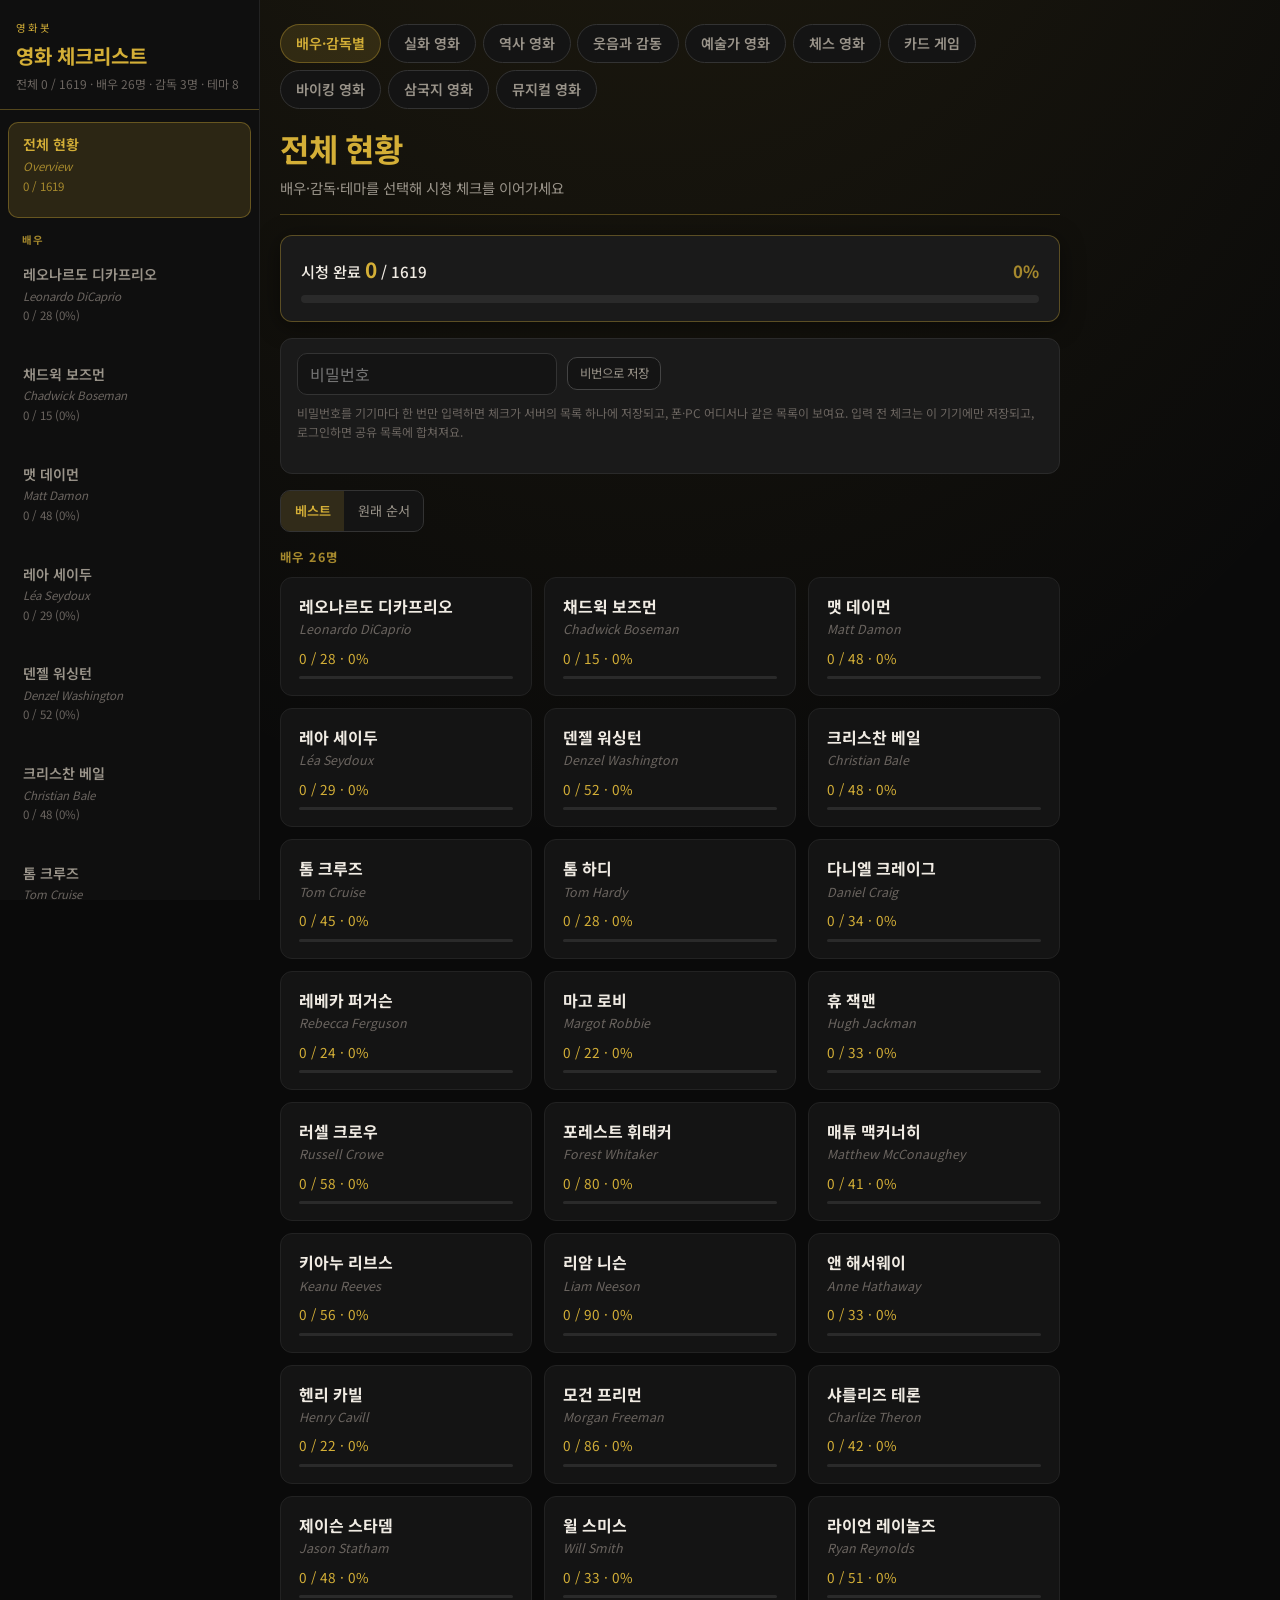
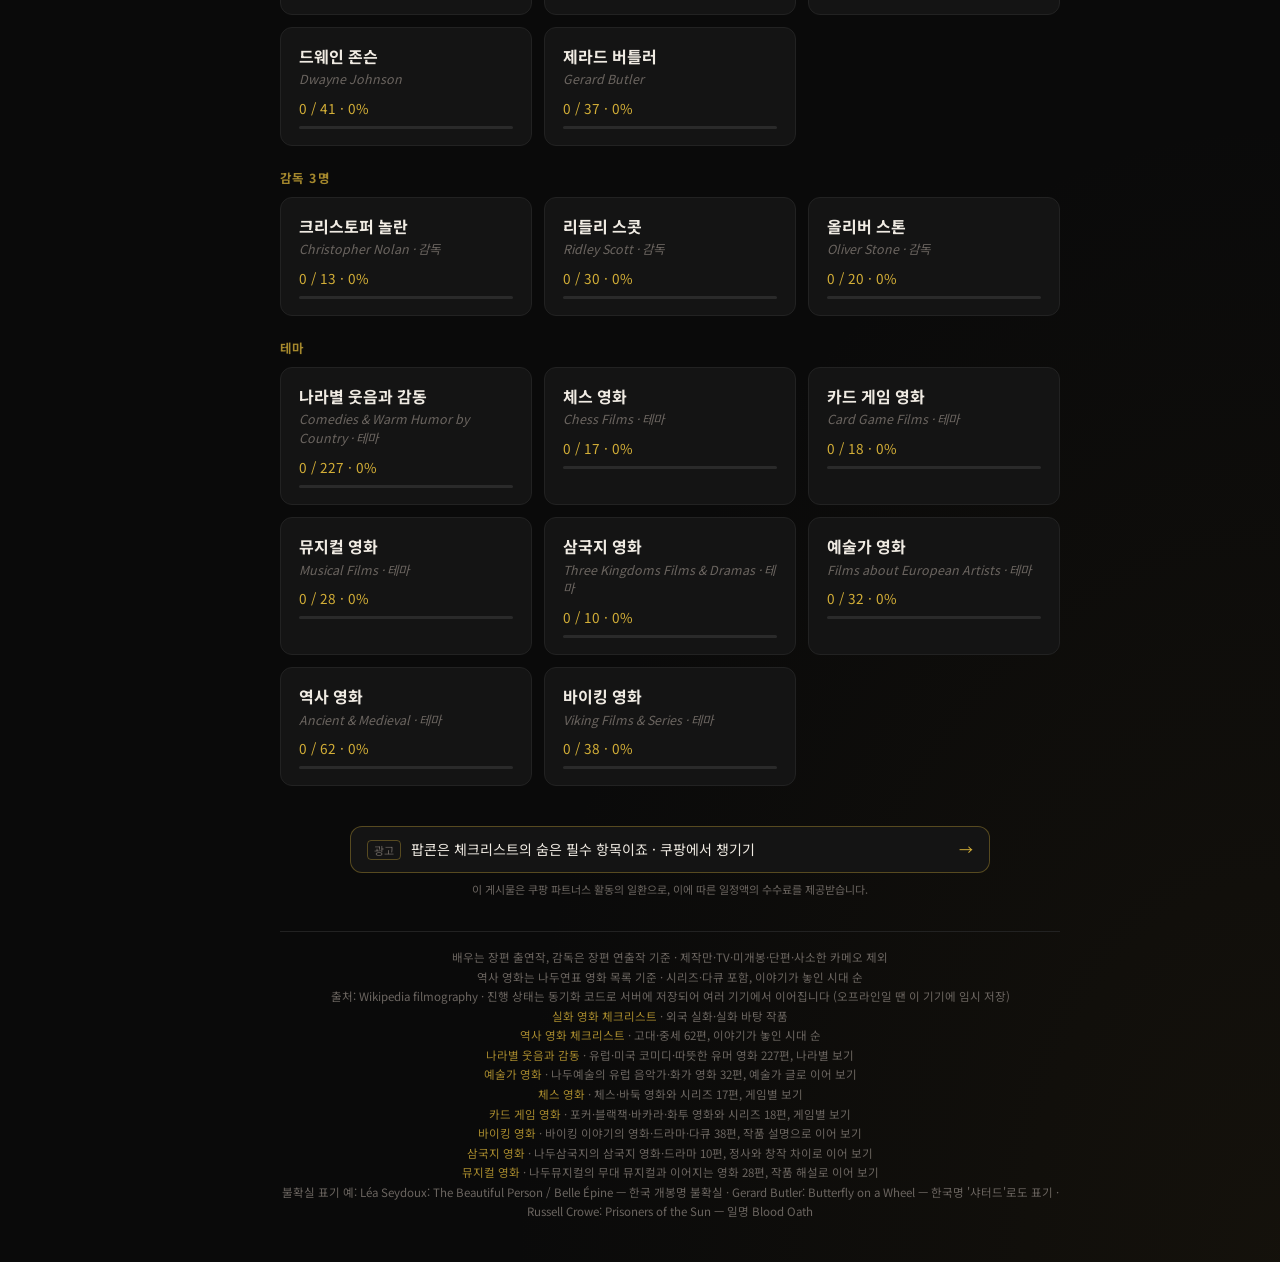
==== index.html @ 4b32bcfb "Add Christopher Nolan director checklist (13 feature films)." ====
<!DOCTYPE html>
<html lang="ko">
<head>
<meta charset="UTF-8" />
<meta name="viewport" content="width=device-width, initial-scale=1, viewport-fit=cover" />
<meta name="theme-color" content="#0a0a0a" />
<meta name="apple-mobile-web-app-capable" content="yes" />
<meta name="apple-mobile-web-app-status-bar-style" content="black-translucent" />
<title>영화봇 · 배우·감독별 영화 체크리스트</title>
<meta name="description" content="배우 26명의 장편 출연작, 감독 3명의 장편 연출작, 고대·중세 역사 영화 62편, 나라별 웃음과 감동 영화 227편, 예술가 영화 32편, 체스 영화 17편, 카드 게임 영화 18편, 바이킹 영화·드라마 38편, 삼국지 영화·드라마 10편, 뮤지컬 영화 28편, 총 1619편을 체크하는 한국어 영화 체크리스트. 시청 기록은 동기화 코드로 여러 기기에 이어집니다." />
<link rel="canonical" href="https://movie-checklist-sigma.vercel.app/" />
<meta property="og:type" content="website" />
<meta property="og:locale" content="ko_KR" />
<meta property="og:site_name" content="영화봇" />
<meta property="og:title" content="영화봇 · 배우·감독별 영화 체크리스트" />
<meta property="og:description" content="배우 26명의 장편 출연작, 감독 3명의 장편 연출작, 고대·중세 역사 영화 62편, 나라별 웃음과 감동 영화 227편, 예술가 영화 32편·체스 17편·카드 게임 18편·바이킹 38편·삼국지 10편·뮤지컬 28편, 총 1619편을 체크하는 한국어 영화 체크리스트. 시청 기록은 동기화 코드로 여러 기기에 이어집니다." />
<meta property="og:url" content="https://movie-checklist-sigma.vercel.app/" />
<meta name="twitter:card" content="summary" />
<meta name="twitter:title" content="영화봇 · 배우·감독별 영화 체크리스트" />
<meta name="twitter:description" content="배우 26명·감독 3명·역사 영화 62편·웃음과 감동 227편·예술가 영화 32편·체스 17편·카드 게임 18편·바이킹 38편·삼국지 10편·뮤지컬 28편, 총 1619편을 체크하는 한국어 영화 체크리스트." />
<link rel="preconnect" href="https://fonts.googleapis.com" />
<link rel="preconnect" href="https://fonts.gstatic.com" crossorigin />
<link href="https://fonts.googleapis.com/css2?family=Noto+Sans+KR:wght@400;500;700&family=Playfair+Display:wght@600;700&display=swap" rel="stylesheet" />
<link rel="stylesheet" href="./styles.css" />
</head>
<body>
<div class="app">
  <aside class="sidebar" id="sidebar" aria-label="배우·감독·테마 목록">
    <div class="sidebar-head">
      <a href="/" class="site-title" id="site-title" aria-label="첫 화면으로">
        <p class="eyebrow">영화봇</p>
        <h1>영화 체크리스트</h1>
      </a>
      <p class="sub" id="sidebar-total">—</p>
    </div>
    <nav class="actor-nav" id="actor-nav"></nav>
  </aside>
  <div class="backdrop" id="backdrop"></div>
  <main class="main">
    <nav class="view-tabs" aria-label="목록 전환">
      <a class="view-tab active" href="/" data-view="people" aria-current="page">배우·감독별</a>
      <a class="view-tab" href="/true-stories">실화 영화</a>
      <a class="view-tab" href="/?list=history" data-view="history">역사 영화</a>
      <a class="view-tab" href="/?list=laughs" data-view="laughs">웃음과 감동</a>
      <a class="view-tab" href="/?list=arts" data-view="arts">예술가 영화</a>
      <a class="view-tab" href="/?list=chess" data-view="chess">체스 영화</a>
      <a class="view-tab" href="/?list=cards" data-view="cards">카드 게임</a>
      <a class="view-tab" href="/?list=viking" data-view="viking">바이킹 영화</a>
      <a class="view-tab" href="/?list=samguk" data-view="samguk">삼국지 영화</a>
      <a class="view-tab" href="/?list=musical" data-view="musical">뮤지컬 영화</a>
    </nav>
    <header class="page-head">
      <h2 id="page-title">전체</h2>
      <p class="subtitle" id="page-sub">배우별 장편 출연작 · 감독별 장편 연출작 · 테마별 시청 체크</p>
      <a class="list-source" id="page-source" hidden target="_blank" rel="noopener noreferrer">나두연표에서 보기</a>
    </header>
    <div class="progress-panel">
      <div class="progress-top">
        <span class="progress-label">시청 완료 <strong id="watched-count">0</strong> / <span id="total-count">0</span></span>
        <span class="progress-pct" id="pct">0%</span>
      </div>
      <div class="bar"><div class="bar-fill" id="bar-fill"></div></div>
    </div>
    <section class="sync-panel" id="sync-panel" aria-label="체크 저장">
      <form class="sync-login" id="sync-login" autocomplete="on">
        <input type="password" id="sync-pass" name="password" placeholder="비밀번호" autocomplete="current-password" enterkeyhint="go" maxlength="200" aria-label="비밀번호" />
        <button type="submit" class="btn small" id="sync-login-btn">비번으로 저장</button>
      </form>
      <div class="sync-row" id="sync-on" hidden>
        <span class="sync-status saving" id="sync-status" role="status" aria-live="polite">저장 중 · 모든 기기 공유</span>
        <button type="button" class="sync-logout" id="sync-logout">로그아웃</button>
      </div>
      <p class="sync-help" id="sync-help">비밀번호를 기기마다 한 번만 입력하면 체크가 서버의 목록 하나에 저장되고, 폰·PC 어디서나 같은 목록이 보여요. 입력 전 체크는 이 기기에만 저장되고, 로그인하면 공유 목록에 합쳐져요.</p>
      <p class="sync-msg" id="sync-msg"></p>
    </section>
    <div class="controls" id="controls">
      <div class="search">
        <input type="search" id="search" placeholder="제목 검색 (한글/영문)…" autocomplete="off" enterkeyhint="search" />
      </div>
      <div class="filter-group" id="watch-filter" role="group" aria-label="필터">
        <button type="button" class="filter-btn active" data-filter="all">전체</button>
        <button type="button" class="filter-btn" data-filter="watched">본 영화</button>
        <button type="button" class="filter-btn" data-filter="unwatched">안 본 영화</button>
      </div>
      <div class="filter-group" id="sort-filter" role="group" aria-label="정렬">
        <button type="button" class="filter-btn sort-btn active" data-sort="best" aria-pressed="true" title="작품은 평가가 높은 순. 배우·감독·나라 등 목록은 많이 본 순이고, 같으면 평균 점수가 높은 순">베스트</button>
        <button type="button" class="filter-btn sort-btn" data-sort="original" aria-pressed="false" title="목록과 작품 모두 실린 원래 순서">원래 순서</button>
      </div>
      <button type="button" class="btn danger" id="clear-btn" title="체크 해제">체크 해제</button>
    </div>
    <div id="content"></div>
    <p class="empty" id="empty">검색·필터 결과가 없습니다.</p>
    <aside class="cpb" aria-label="광고">
      <a class="cpb-link" href="https://link.coupang.com/a/hsdzLh1vB6" target="_blank" rel="sponsored noopener noreferrer nofollow">
        <span class="cpb-label">광고</span>
        <span class="cpb-copy">팝콘은 체크리스트의 숨은 필수 항목이죠 · 쿠팡에서 챙기기</span>
        <span class="cpb-arrow" aria-hidden="true">→</span>
      </a>
      <p class="cpb-note">이 게시물은 쿠팡 파트너스 활동의 일환으로, 이에 따른 일정액의 수수료를 제공받습니다.</p>
    </aside>
    <footer>
      배우는 장편 출연작, 감독은 장편 연출작 기준 · 제작만·TV·미개봉·단편·사소한 카메오 제외<br />
      역사 영화는 나두연표 영화 목록 기준 · 시리즈·다큐 포함, 이야기가 놓인 시대 순<br />
      출처: Wikipedia filmography · 진행 상태는 동기화 코드로 서버에 저장되어 여러 기기에서 이어집니다 (오프라인일 땐 이 기기에 임시 저장)<br />
      <a href="/true-stories">실화 영화 체크리스트</a> · 외국 실화·실화 바탕 작품<br />
      <a href="/?list=history">역사 영화 체크리스트</a> · 고대·중세 62편, 이야기가 놓인 시대 순<br />
      <a href="/?list=laughs">나라별 웃음과 감동</a> · 유럽·미국 코미디·따뜻한 유머 영화 227편, 나라별 보기<br />
      <a href="/?list=arts">예술가 영화</a> · 나두예술의 유럽 음악가·화가 영화 32편, 예술가 글로 이어 보기<br />
      <a href="/?list=chess">체스 영화</a> · 체스·바둑 영화와 시리즈 17편, 게임별 보기<br />
      <a href="/?list=cards">카드 게임 영화</a> · 포커·블랙잭·바카라·화투 영화와 시리즈 18편, 게임별 보기<br />
      <a href="/?list=viking">바이킹 영화</a> · 바이킹 이야기의 영화·드라마·다큐 38편, 작품 설명으로 이어 보기<br />
      <a href="/?list=samguk">삼국지 영화</a> · 나두삼국지의 삼국지 영화·드라마 10편, 정사와 창작 차이로 이어 보기<br />
      <a href="/?list=musical">뮤지컬 영화</a> · 나두뮤지컬의 무대 뮤지컬과 이어지는 영화 28편, 작품 해설로 이어 보기<br />
      <span id="footer-uncertain"></span>
    </footer>
  </main>
</div>
<button type="button" class="menu-toggle" id="menu-toggle" aria-label="목록 열기">목록 선택</button>

<script src="./movies-data.js"></script>
<script src="/sync-client.js"></script>
<script>
(function () {
  const DATA = window.MOVIE_CHECKLIST_DATA;
  const actors = DATA.actors;
  // Directors and theme lists use the same shape as actors ({id, nameKo, nameEn, movies})
  // and the same "<listId>:<movieId>" check keys, so they share progress, sync and saved checks.
  const directors = DATA.directors || [];
  const themes = DATA.themes || [];
  // 나두연표 허브(/films)에 같은 id로 있는 테마 목록. 데이터·저장소는 건드리지 않습니다.
  const HUB_LISTS = ["history", "viking", "arts"];
  // Checklist film id -> 세계대전이야기 film anchor (WWI/WWII films).
  const WORLDWARS_FILMS = {
    "saving-private-ryan": "saving-private-ryan-1998",
    "oppenheimer-md": "oppenheimer-2023",
    "valkyrie": "valkyrie-2008",
    "dunkirk": "dunkirk-2017",
    "schindlers-list": "schindlers-list-1993",
  };
  const lists = actors.concat(directors, themes); // actors, then directors, then theme lists
  const isDirector = (p) => directors.indexOf(p) !== -1;
  const isTheme = (p) => themes.indexOf(p) !== -1;
  const navGroups = [
    ["배우", actors],
    ["감독", directors],
    ["테마", themes]
  ].filter((pair) => pair[1].length);
  const multiKind = navGroups.length > 1;

  let current = "all"; // "all" or list id
  const requested = new URLSearchParams(location.search).get("list");
  if (requested && lists.some((a) => a.id === requested)) current = requested;
  let filter = "all";
  let groupFilter = "all"; // country filter for theme lists with groupBy
  // Sort preference only. Watched checks stay in MovieSync / movie-checklist-items-v2.
  const SORT_KEY = "movie-checklist-sort-v1";
  let sortMode = "best";
  try {
    const savedSort = localStorage.getItem(SORT_KEY);
    if (savedSort === "best" || savedSort === "original") sortMode = savedSort;
  } catch (e) { /* private mode: keep the default */ }
  const TAB_LISTS = ["history", "laughs", "arts", "chess", "cards", "viking", "samguk", "musical"]; // lists with their own view tab / ?list= URL
  let state = {}; // filled from synced items below

  const navEl = document.getElementById("actor-nav");
  const contentEl = document.getElementById("content");
  const emptyEl = document.getElementById("empty");
  const searchEl = document.getElementById("search");
  const watchedCountEl = document.getElementById("watched-count");
  const totalCountEl = document.getElementById("total-count");
  const pctEl = document.getElementById("pct");
  const barFill = document.getElementById("bar-fill");
  const pageTitle = document.getElementById("page-title");
  const pageSub = document.getElementById("page-sub");
  const sidebar = document.getElementById("sidebar");
  const backdrop = document.getElementById("backdrop");
  const menuToggle = document.getElementById("menu-toggle");
  const clearBtn = document.getElementById("clear-btn");
  const sidebarTotal = document.getElementById("sidebar-total");

  // ---- Storage: this device (localStorage) + one shared list on the server after password login ----
  // items: { "<listId>:<movieId>": { v: 0|1, t: ms } } — last-write-wins per movie (see sync-client.js).
  const SYNC = window.MovieSync;
  const items = SYNC.items;
  const stateFromItems = SYNC.stateFromItems;
  state = stateFromItems(items);
  function now() {
    return SYNC.now();
  }
  function saveState() {
    // Rebuild item timestamps from the current `state` (records changes vs. items).
    const t = now();
    const want = {};
    Object.keys(state).forEach((aid) => {
      (Array.isArray(state[aid]) ? state[aid] : []).forEach((mid) => { want[aid + ":" + mid] = 1; });
    });
    Object.keys(items).forEach((k) => {
      if (items[k].v && !want[k]) items[k] = { v: 0, t };
    });
    Object.keys(want).forEach((k) => {
      if (!items[k] || !items[k].v) items[k] = { v: 1, t };
    });
    SYNC.changed();
  }
  function watchedSet(actorId) {
    const arr = state[actorId];
    return new Set(Array.isArray(arr) ? arr : []);
  }
  function setWatched(actorId, set) {
    state[actorId] = [...set];
    saveState();
  }
  function movieKey(actorId, movieId) {
    return actorId + ":" + movieId;
  }

  function overallStats() {
    let total = 0, watched = 0;
    lists.forEach((a) => {
      total += a.movies.length;
      const w = watchedSet(a.id);
      a.movies.forEach((m) => { if (w.has(m.id)) watched++; });
    });
    return { total, watched };
  }
  function actorStats(a) {
    const w = watchedSet(a.id);
    let n = 0;
    a.movies.forEach((m) => { if (w.has(m.id)) n++; });
    return { total: a.movies.length, watched: n };
  }

  function averageScore(movies) {
    let sum = 0;
    let n = 0;
    movies.forEach((m) => {
      if (typeof m.score === "number") { sum += m.score; n++; }
    });
    return n ? sum / n : -1;
  }
  // Read watched checks only. Most watched first; equal counts use average quality, then the authored order.
  function orderLists(group) {
    const rows = group.map((list, index) => ({
      list: list,
      index: index,
      watched: actorStats(list).watched,
      avg: averageScore(list.movies)
    }));
    if (sortMode === "original") return group.slice();
    rows.sort((a, b) => {
      if (b.watched !== a.watched) return b.watched - a.watched;
      if (b.avg !== a.avg) return b.avg - a.avg;
      return a.index - b.index;
    });
    return rows.map((row) => row.list);
  }
  function orderGroupNames(actor) {
    const names = actor.groups.slice();
    if (sortMode === "original") return names;
    const key = actor.groupBy;
    const w = watchedSet(actor.id);
    const rows = names.map((name, index) => {
      const movies = actor.movies.filter((m) => m[key] === name);
      let watched = 0;
      movies.forEach((m) => { if (w.has(m.id)) watched++; });
      return { name: name, index: index, watched: watched, avg: averageScore(movies) };
    });
    rows.sort((a, b) => {
      if (b.watched !== a.watched) return b.watched - a.watched;
      if (b.avg !== a.avg) return b.avg - a.avg;
      return a.index - b.index;
    });
    return rows.map((row) => row.name);
  }

  function closeDrawer() {
    sidebar.classList.remove("open");
    backdrop.classList.remove("show");
  }
  function openDrawer() {
    sidebar.classList.add("open");
    backdrop.classList.add("show");
  }

  function renderNav() {
    navEl.innerHTML = "";
    const overall = overallStats();
    sidebarTotal.textContent =
      "전체 " + overall.watched + " / " + overall.total + " · 배우 " + actors.length + "명" +
      (directors.length ? " · 감독 " + directors.length + "명" : "") +
      (themes.length ? " · 테마 " + themes.length : "");

    const allBtn = document.createElement("button");
    allBtn.type = "button";
    allBtn.className = "actor-btn" + (current === "all" ? " active" : "");
    allBtn.innerHTML =
      '<span class="name">전체 현황</span>' +
      '<span class="en">Overview</span>' +
      '<span class="prog">' + overall.watched + " / " + overall.total + "</span>" +
      '<div class="mini-bar"><i style="width:' +
      (overall.total ? Math.round((overall.watched / overall.total) * 100) : 0) +
      '%"></i></div>';
    allBtn.addEventListener("click", () => { current = "all"; closeDrawer(); render(); });
    navEl.appendChild(allBtn);

    const addBtn = (a) => {
      const s = actorStats(a);
      const pct = s.total ? Math.round((s.watched / s.total) * 100) : 0;
      const btn = document.createElement("button");
      btn.type = "button";
      btn.className = "actor-btn" + (current === a.id ? " active" : "");
      btn.innerHTML =
        '<span class="name">' + a.nameKo + "</span>" +
        '<span class="en">' + a.nameEn + "</span>" +
        '<span class="prog">' + s.watched + " / " + s.total + " (" + pct + "%)</span>" +
        '<div class="mini-bar"><i style="width:' + pct + '%"></i></div>';
      btn.addEventListener("click", () => { current = a.id; closeDrawer(); render(); });
      navEl.appendChild(btn);
    };
    navGroups.forEach((pair) => {
      const label = pair[0];
      const group = pair[1];
      if (multiKind) {
        const h = document.createElement("p");
        h.className = "nav-section";
        h.textContent = label;
        navEl.appendChild(h);
      }
      orderLists(group).forEach(addBtn);
    });
  }

  function updateProgress(watched, total) {
    const pct = total ? Math.round((watched / total) * 100) : 0;
    watchedCountEl.textContent = watched;
    totalCountEl.textContent = total;
    pctEl.textContent = pct + "%";
    barFill.style.width = pct + "%";
  }

  function matchesSearch(m, q) {
    if (!q) return true;
    const eras = Array.isArray(m.eras) ? m.eras.join(" ") : "";
    const hay = (m.ko + " " + m.en + " " + m.year + " " + (m.genre || "") + " " + (m.note || "") + " " + eras + " " + (m.period || "") + " " + (m.type || "") + (m.netflix ? " 넷플릭스 netflix" : "") + " " + (m.plot || "") + " " + (m.ratio || "") + (m.kids ? " 가족 아이" : "") + " " + (m.artist || "") + " " + (m.director || "") + " " + (m.game || "")).toLowerCase();
    return hay.includes(q);
  }

  function kindNames() {
    const names = [];
    if (actors.length) names.push("배우");
    if (directors.length) names.push("감독");
    if (themes.length) names.push("테마");
    return names;
  }
  function choosePhrase() {
    const names = kindNames();
    if (!names.length) return "목록을 선택해 시청 체크를 이어가세요";
    const last = names[names.length - 1];
    const particle = last === "감독" ? "을" : "를";
    return names.join("·") + particle + " 선택해 시청 체크를 이어가세요";
  }
  function setPageSource(url, label) {
    const sourceEl = document.getElementById("page-source");
    if (!sourceEl) return;
    if (url) {
      sourceEl.hidden = false;
      sourceEl.href = url;
      sourceEl.textContent = label || "나두연표에서 보기";
    } else {
      sourceEl.hidden = true;
      sourceEl.removeAttribute("href");
    }
  }

  function renderOverview() {
    pageTitle.textContent = "전체 현황";
    pageSub.textContent = choosePhrase();
    setPageSource("");
    const ov = overallStats();
    updateProgress(ov.watched, ov.total);
    clearBtn.textContent = "전체 체크 해제";
    contentEl.innerHTML = "";
    const addGrid = (label, group) => {
      if (!group.length) return;
      if (multiKind) {
        const h = document.createElement("h3");
        h.className = "ov-section";
        h.textContent = label === "테마" ? "테마" : label + " " + group.length + "명";
        contentEl.appendChild(h);
      }
      const grid = document.createElement("div");
      grid.className = "overview-grid";
      group.forEach((a) => {
        const s = actorStats(a);
        const pct = s.total ? Math.round((s.watched / s.total) * 100) : 0;
        const role = isDirector(a) ? " · 감독" : isTheme(a) ? " · 테마" : "";
        const card = document.createElement("div");
        card.className = "ov-card";
        card.innerHTML =
          '<div class="n">' + a.nameKo + "</div>" +
          '<div class="e">' + a.nameEn + role + "</div>" +
          '<div class="s">' + s.watched + " / " + s.total + " · " + pct + "%</div>" +
          '<div class="mini-bar" style="margin-top:.5rem"><i style="width:' + pct + '%"></i></div>';
        card.addEventListener("click", () => { current = a.id; render(); });
        grid.appendChild(card);
      });
      contentEl.appendChild(grid);
    };
    addGrid("배우", orderLists(actors));
    addGrid("감독", orderLists(directors));
    addGrid("테마", orderLists(themes));
    emptyEl.classList.remove("show");
  }

  function compareMovies(actor, a, b) {
    if (actor.orderBy === "period") {
      const as = typeof a.periodStart === "number" ? a.periodStart : 0;
      const bs = typeof b.periodStart === "number" ? b.periodStart : 0;
      if (as !== bs) return as - bs;
      const ae = typeof a.periodEnd === "number" ? a.periodEnd : as;
      const be = typeof b.periodEnd === "number" ? b.periodEnd : bs;
      if (ae !== be) return ae - be;
      return (a.ord || 0) - (b.ord || 0);
    }
    if (actor.groupBy && Array.isArray(actor.groups)) {
      const ag = actor.groups.indexOf(a[actor.groupBy]);
      const bg = actor.groups.indexOf(b[actor.groupBy]);
      if (ag !== bg) return ag - bg;
    }
    return a.year - b.year || a.ko.localeCompare(b.ko, "ko");
  }

  function scoreOf(m) {
    return typeof m.score === "number" ? m.score : -1;
  }
  function sortMovies(actor, movies) {
    const copy = movies.slice();
    if (sortMode === "original") {
      copy.sort((a, b) => compareMovies(actor, a, b));
      return copy;
    }
    copy.sort((a, b) => {
      const ds = scoreOf(b) - scoreOf(a);
      if (ds) return ds;
      return compareMovies(actor, a, b);
    });
    return copy;
  }
  function applySortButtons() {
    document.querySelectorAll("#sort-filter .sort-btn").forEach((b) => {
      const on = b.dataset.sort === sortMode;
      b.classList.toggle("active", on);
      b.setAttribute("aria-pressed", on ? "true" : "false");
    });
  }

  function renderActorList(actor) {
    pageTitle.textContent = actor.nameKo;
    const dir = isDirector(actor);
    const theme = isTheme(actor);
    if (theme) {
      pageSub.textContent = actor.nameEn + " · " + (actor.subtitle || "고대·중세, 이야기가 놓인 시대 순");
    } else {
      pageSub.textContent = actor.nameEn + (dir ? " · Feature Film Directing Credits" : " · Feature Film Acting Credits");
    }
    setPageSource(actor.sourceUrl || "", actor.sourceLabel);
    const w = watchedSet(actor.id);
    const s = actorStats(actor);
    updateProgress(s.watched, s.total);
    clearBtn.textContent = theme ? "이 목록 체크 해제" : dir ? "이 감독 체크 해제" : "이 배우 체크 해제";

    const q = searchEl.value.trim().toLowerCase();
    contentEl.innerHTML = "";
    const grouped = actor.groupBy && Array.isArray(actor.groups);
    const groupNames = grouped ? orderGroupNames(actor) : [];
    if (grouped) {
      if (groupFilter !== "all" && groupNames.indexOf(groupFilter) === -1) groupFilter = "all";
      const bar = document.createElement("div");
      bar.className = "group-filter";
      ["all"].concat(groupNames).forEach((g) => {
        const subset = g === "all" ? actor.movies : actor.movies.filter((m) => m[actor.groupBy] === g);
        const watchedN = subset.reduce((n, m) => n + (w.has(m.id) ? 1 : 0), 0);
        const b = document.createElement("button");
        b.type = "button";
        b.className = "filter-btn group-btn" + (groupFilter === g ? " active" : "");
        b.textContent = (g === "all" ? "전체" : g) + " " + watchedN + "/" + subset.length;
        b.addEventListener("click", () => { groupFilter = g; render(); });
        bar.appendChild(b);
      });
      contentEl.appendChild(bar);
    }
    let sections;
    if (grouped && groupFilter === "all" && sortMode !== "original") {
      sections = groupNames.map((name) => {
        const subset = actor.movies.filter((m) => m[actor.groupBy] === name);
        const watchedN = subset.reduce((n, m) => n + (w.has(m.id) ? 1 : 0), 0);
        return {
          label: name + " · 본 " + watchedN + "/" + subset.length,
          movies: sortMovies(actor, subset)
        };
      });
    } else if (grouped && groupFilter !== "all") {
      sections = [{
        label: "",
        movies: sortMovies(actor, actor.movies.filter((m) => m[actor.groupBy] === groupFilter))
      }];
    } else {
      sections = [{ label: "", movies: sortMovies(actor, actor.movies) }];
    }
    let visible = 0;
    const appendMovie = (ul, m) => {
      const isWatched = w.has(m.id);

      const li = document.createElement("li");
      li.className = "movie" + (isWatched ? " watched" : "");
      const cb = document.createElement("input");
      cb.type = "checkbox";
      cb.checked = isWatched;
      cb.setAttribute("aria-label", m.ko + " 시청 여부");

      const info = document.createElement("div");
      info.className = "info";
      const titles = document.createElement("div");
      titles.className = "titles";
      const ko = document.createElement("span");
      ko.className = "ko";
      ko.textContent = m.ko;
      const en = document.createElement("span");
      en.className = "en";
      en.textContent = m.en;
      titles.append(ko, en);
      const meta = document.createElement("div");
      meta.className = "meta";
      if (typeof m.score === "number") {
        const sc = document.createElement("span");
        sc.className = "score" + (m.scoreEstimated ? " estimated" : "");
        const shown = (m.score / 10).toFixed(1);
        sc.appendChild(document.createTextNode(shown));
        if (m.scoreEstimated) {
          const est = document.createElement("span");
          est.className = "est";
          est.textContent = "추정";
          sc.appendChild(est);
        }
        const bits = ["평가 " + shown + " / 10"];
        if (typeof m.imdb === "number") {
          bits.push("IMDb " + m.imdb.toFixed(1) + (m.imdbVotes ? " · " + Number(m.imdbVotes).toLocaleString("en-US") + "표" : ""));
        }
        if (typeof m.metacritic === "number") bits.push("메타크리틱 " + m.metacritic);
        if (typeof m.rt === "number") bits.push("로튼토마토 " + m.rt + "%");
        if (m.criticEstimated) bits.push("평론 점수는 추정");
        else if (m.scoreEstimated) bits.push("일부 점수 추정");
        sc.title = bits.join(" · ");
        meta.appendChild(sc);
      }
      const year = document.createElement("span");
      year.className = "year";
      year.textContent = m.year;
      meta.appendChild(year);
      if (m.type && m.type !== "영화") {
        const kind = document.createElement("span");
        kind.className = "kind";
        kind.textContent = m.type;
        meta.appendChild(kind);
      }
      if (Array.isArray(m.eras) && m.eras.length) {
        m.eras.forEach((era) => {
          const e = document.createElement("span");
          e.className = "era";
          e.textContent = era;
          meta.appendChild(e);
        });
      } else if (m.genre) {
        const g = document.createElement("span");
        g.className = "genre";
        g.textContent = m.genre;
        meta.appendChild(g);
      }
      if (m.period) {
        const p = document.createElement("span");
        p.className = "period";
        p.textContent = m.period;
        meta.appendChild(p);
      } else if (m.note) {
        const n = document.createElement("span");
        n.className = "note";
        n.textContent = m.note;
        meta.appendChild(n);
      }
      if (m.ratio) {
        const ra = document.createElement("span");
        ra.className = "note";
        ra.textContent = m.ratio;
        meta.appendChild(ra);
      }
      if (m.kids) {
        const kd = document.createElement("span");
        kd.className = "kind";
        kd.textContent = "아이와 함께";
        meta.appendChild(kd);
      }
      if (m.director) {
        const dr = document.createElement("span");
        dr.className = "note";
        dr.textContent = "감독 " + m.director;
        meta.appendChild(dr);
      }
      if (m.netflix) {
        const badge = document.createElement("span");
        badge.className = "netflix-badge";
        badge.textContent = "N 넷플릭스";
        meta.appendChild(badge);
      }
      if (m.sourceUrl) {
        const link = document.createElement("a");
        link.className = "film-source";
        link.href = m.sourceUrl;
        link.target = "_blank";
        link.rel = "noopener noreferrer";
        link.textContent = m.sourceLabel || "나두연표에서 보기";
        link.setAttribute("aria-label", m.ko + " " + (m.sourceLabel || "나두연표에서 보기"));
        link.addEventListener("click", (e) => e.stopPropagation());
        meta.appendChild(link);
      }
      if (HUB_LISTS.indexOf(actor.id) !== -1) {
        const hub = document.createElement("a");
        hub.className = "film-source";
        hub.href = "https://nadoo-timeline.vercel.app/films#" + encodeURIComponent(m.id);
        hub.target = "_blank";
        hub.rel = "noopener noreferrer";
        hub.textContent = "실제 역사 보기";
        hub.setAttribute("aria-label", m.ko + " 실제 역사 보기 (이야기 속 시대와 주인공 실존 여부)");
        hub.addEventListener("click", (e) => e.stopPropagation());
        meta.appendChild(hub);
      }
      if (Object.prototype.hasOwnProperty.call(WORLDWARS_FILMS, m.id)) {
        const ww = document.createElement("a");
        ww.className = "film-source";
        ww.href = "https://nadoo-worldwars.vercel.app/films#" + WORLDWARS_FILMS[m.id];
        ww.target = "_blank";
        ww.rel = "noopener noreferrer";
        ww.textContent = "세계대전이야기에서 보기";
        ww.setAttribute("aria-label", m.ko + " 세계대전이야기에서 보기");
        ww.addEventListener("click", (e) => e.stopPropagation());
        meta.appendChild(ww);
      }
      info.append(titles, meta);
      if (m.plot) {
        const pl = document.createElement("div");
        pl.className = "plot";
        pl.textContent = m.plot;
        info.appendChild(pl);
      }
      li.append(cb, info);

      const toggle = () => {
        const on = !watchedSet(actor.id).has(m.id);
        cb.checked = !on; // nothing changes until 확인
        window.MovieConfirm.ask(m.ko, on).then((ok) => {
          if (ok) {
            const set = watchedSet(actor.id);
            if (on) set.add(m.id);
            else set.delete(m.id);
            setWatched(actor.id, set);
          }
          render();
        });
      };
      li.addEventListener("click", (e) => {
        if (e.target === cb) return;
        if (e.target.closest && e.target.closest("a")) return;
        toggle();
      });
      cb.addEventListener("change", toggle);
      ul.appendChild(li);
    };

    sections.forEach((section) => {
      const shown = section.movies.filter((m) => {
        const isWatched = w.has(m.id);
        if (filter === "watched" && !isWatched) return false;
        if (filter === "unwatched" && isWatched) return false;
        if (!matchesSearch(m, q)) return false;
        return true;
      });
      if (!shown.length) return;
      if (section.label) {
        const h = document.createElement("h3");
        h.className = "list-group";
        h.textContent = section.label;
        contentEl.appendChild(h);
      }
      const ul = document.createElement("ul");
      ul.className = "list";
      ul.setAttribute("aria-label", actor.nameKo + (section.label ? " · " + section.label : " 영화 목록"));
      shown.forEach((m) => { appendMovie(ul, m); visible++; });
      contentEl.appendChild(ul);
    });
    emptyEl.classList.toggle("show", visible === 0);
  }

  function syncViewTabs() {
    document.querySelectorAll(".view-tab[data-view]").forEach((tab) => {
      const v = tab.dataset.view;
      const on = TAB_LISTS.indexOf(v) !== -1 ? current === v : TAB_LISTS.indexOf(current) === -1;
      tab.classList.toggle("active", on);
      if (on) tab.setAttribute("aria-current", "page");
      else tab.removeAttribute("aria-current");
    });
  }
  function rememberList() {
    const url = new URL(location.href);
    const listed = url.searchParams.get("list");
    if (TAB_LISTS.indexOf(current) !== -1) {
      if (listed === current) return;
      url.searchParams.set("list", current);
    } else if (TAB_LISTS.indexOf(listed) !== -1) {
      url.searchParams.delete("list");
    } else {
      return;
    }
    const next = url.pathname + url.search + url.hash;
    history.replaceState(null, "", next);
  }

  function render() {
    renderNav();
    syncViewTabs();
    rememberList();
    const onList = current !== "all";
    document.getElementById("controls").style.display = "flex";
    document.querySelector(".search").style.display = onList ? "" : "none";
    document.getElementById("watch-filter").style.display = onList ? "" : "none";
    clearBtn.style.display = onList ? "" : "none";
    if (!onList) renderOverview();
    else {
      const actor = lists.find((a) => a.id === current);
      if (actor) renderActorList(actor);
    }
  }

  document.querySelectorAll("#watch-filter .filter-btn").forEach((btn) => {
    btn.addEventListener("click", () => {
      document.querySelectorAll("#watch-filter .filter-btn").forEach((b) => b.classList.remove("active"));
      btn.classList.add("active");
      filter = btn.dataset.filter;
      render();
    });
  });
  document.querySelectorAll("#sort-filter .sort-btn").forEach((btn) => {
    btn.addEventListener("click", () => {
      sortMode = btn.dataset.sort === "original" ? "original" : "best";
      try { localStorage.setItem(SORT_KEY, sortMode); } catch (e) { /* ignore */ }
      applySortButtons();
      render();
    });
  });
  applySortButtons();
  searchEl.addEventListener("input", () => { if (current !== "all") render(); });

  clearBtn.addEventListener("click", () => {
    if (current === "all") {
      const ov = overallStats();
      if (!ov.watched) return;
      const names = kindNames();
      if (!confirm("모든 " + (names.join("·") || "목록") + "의 시청 체크를 해제할까요?")) return;
      lists.forEach((a) => { delete state[a.id]; });
      saveState();
    } else {
      const w = watchedSet(current);
      if (!w.size) return;
      const actor = lists.find((a) => a.id === current);
      if (!confirm((actor ? actor.nameKo : "이 목록") + "의 시청 체크를 모두 해제할까요?")) return;
      setWatched(current, new Set());
    }
    render();
  });

  menuToggle.addEventListener("click", () => {
    if (sidebar.classList.contains("open")) closeDrawer();
    else openDrawer();
  });
  backdrop.addEventListener("click", closeDrawer);

  const unc = (DATA.uncertainTitles || []).slice(0, 3);
  if (unc.length) {
    document.getElementById("footer-uncertain").textContent =
      "불확실 표기 예: " + unc.join(" · ");
  }

  // ---- Sync ----
  SYNC.onRemoteChange(() => {
    state = stateFromItems(items);
    render();
  });

  // Site title → first screen (overview / default tab), keep watched data intact
  const siteTitle = document.getElementById("site-title");
  if (siteTitle) {
    siteTitle.addEventListener("click", (e) => {
      e.preventDefault();
      current = "all";
      filter = "all";
      groupFilter = "all";
      searchEl.value = "";
      document.querySelectorAll("#watch-filter .filter-btn").forEach((b) => {
        b.classList.toggle("active", b.dataset.filter === "all");
      });
      const url = new URL(location.href);
      url.searchParams.delete("list");
      history.replaceState(null, "", url.pathname + url.search + url.hash);
      closeDrawer();
      render();
      window.scrollTo(0, 0);
      try { document.documentElement.scrollTop = 0; document.body.scrollTop = 0; } catch (err) { /* ignore */ }
    });
  }

  render();
  SYNC.start();
})();
</script>
</body>
</html>
---- styles.css ----
:root {
  --bg: #0a0a0a;
  --bg-card: #141414;
  --bg-card-hover: #1c1c1c;
  --bg-elevated: #1a1a1a;
  --bg-sidebar: #0f0f0f;
  --gold: #d4af37;
  --gold-dim: #a6892d;
  --gold-soft: rgba(212, 175, 55, 0.15);
  --gold-border: rgba(212, 175, 55, 0.35);
  --text: #f0ebe3;
  --text-muted: #9a948a;
  --text-dim: #6b6560;
  --watched: #2a2418;
  --danger: #c45c5c;
  --radius: 12px;
  --shadow: 0 4px 24px rgba(0,0,0,0.45);
  --sidebar-w: 260px;
  --safe-b: env(safe-area-inset-bottom, 0px);
}
* { box-sizing: border-box; margin: 0; padding: 0; }
html { -webkit-tap-highlight-color: transparent; }
body {
  font-family: "Noto Sans KR", system-ui, sans-serif;
  background: var(--bg);
  color: var(--text);
  min-height: 100dvh;
  line-height: 1.5;
  background-image:
    radial-gradient(ellipse 80% 50% at 50% -20%, rgba(212,175,55,0.12), transparent),
    radial-gradient(ellipse 60% 40% at 100% 100%, rgba(80,60,20,0.15), transparent);
}
.app { display: flex; min-height: 100dvh; }
/* Sidebar */
.sidebar {
  width: var(--sidebar-w);
  flex-shrink: 0;
  background: var(--bg-sidebar);
  border-right: 1px solid #222;
  display: flex;
  flex-direction: column;
  position: sticky;
  top: 0;
  height: 100dvh;
  overflow: hidden;
  z-index: 40;
}
.sidebar-head {
  padding: 1.25rem 1rem 1rem;
  border-bottom: 1px solid var(--gold-border);
}
.sidebar-head .eyebrow {
  font-size: 0.65rem;
  letter-spacing: 0.18em;
  text-transform: uppercase;
  color: var(--gold);
  margin-bottom: 0.35rem;
}
.sidebar-head h1 {
  font-family: "Playfair Display", "Noto Sans KR", serif;
  font-size: 1.25rem;
  color: var(--gold);
  font-weight: 700;
}
.sidebar-head .site-title {
  display: block;
  text-decoration: none;
  color: inherit;
  cursor: pointer;
}
.sidebar-head .site-title:hover h1,
.sidebar-head .site-title:hover .sidebar-title,
.sidebar-head .site-title:focus-visible h1,
.sidebar-head .site-title:focus-visible .sidebar-title {
  text-decoration: underline;
  text-underline-offset: 0.15em;
}
.sidebar-head .site-title:focus-visible {
  outline: 2px solid var(--gold);
  outline-offset: 4px;
  border-radius: 6px;
}
.sidebar-head .sub {
  font-size: 0.75rem;
  color: var(--text-dim);
  margin-top: 0.25rem;
}
.actor-nav {
  flex: 1;
  overflow-y: auto;
  padding: 0.75rem 0.5rem;
  -webkit-overflow-scrolling: touch;
}
.actor-btn {
  width: 100%;
  text-align: left;
  background: transparent;
  border: 1px solid transparent;
  color: var(--text-muted);
  padding: 0.7rem 0.85rem;
  border-radius: 10px;
  cursor: pointer;
  font: inherit;
  font-size: 0.88rem;
  display: flex;
  flex-direction: column;
  gap: 0.15rem;
  margin-bottom: 0.25rem;
  transition: background .15s, border-color .15s, color .15s;
}
.actor-btn:hover { background: var(--bg-card); color: var(--text); }
.actor-btn.active {
  background: var(--gold-soft);
  border-color: var(--gold-border);
  color: var(--gold);
}
.actor-btn .name { font-weight: 600; }
.actor-btn .en { font-size: 0.72rem; color: var(--text-dim); font-style: italic; }
.actor-btn.active .en { color: var(--gold-dim); }
.actor-btn .prog {
  font-size: 0.72rem;
  font-variant-numeric: tabular-nums;
  color: var(--text-dim);
}
.actor-btn.active .prog { color: var(--gold-dim); }
.nav-section {
  font-size: 0.65rem;
  letter-spacing: 0.18em;
  color: var(--gold-dim);
  padding: 0.85rem 0.85rem 0.3rem;
  font-weight: 700;
}
.nav-section:first-of-type { padding-top: 0.6rem; }
.mini-bar {
  height: 3px;
  background: #2a2a2a;
  border-radius: 2px;
  margin-top: 0.35rem;
  overflow: hidden;
}
.mini-bar > i {
  display: block;
  height: 100%;
  background: linear-gradient(90deg, var(--gold-dim), var(--gold));
  border-radius: 2px;
  width: 0%;
}
/* Main */
.main {
  flex: 1;
  min-width: 0;
  padding: 1.5rem 1.25rem calc(2.5rem + var(--safe-b));
  max-width: 820px;
}
header.page-head {
  margin-bottom: 1.25rem;
  padding-bottom: 1rem;
  border-bottom: 1px solid var(--gold-border);
}
header.page-head h1,
header.page-head h2 {
  font-family: "Playfair Display", "Noto Sans KR", serif;
  font-size: clamp(1.4rem, 4vw, 2rem);
  color: var(--gold);
  font-weight: 700;
}
.sidebar-head .sidebar-title {
  font-family: "Playfair Display", "Noto Sans KR", serif;
  font-size: 1.25rem;
  color: var(--gold);
  font-weight: 700;
}
header.page-head .subtitle {
  color: var(--text-muted);
  font-size: 0.9rem;
  margin-top: 0.25rem;
}
.progress-panel {
  background: var(--bg-elevated);
  border: 1px solid var(--gold-border);
  border-radius: var(--radius);
  padding: 1.1rem 1.25rem;
  margin-bottom: 1rem;
  box-shadow: var(--shadow);
}
.progress-top {
  display: flex;
  justify-content: space-between;
  align-items: baseline;
  flex-wrap: wrap;
  gap: 0.5rem;
  margin-bottom: 0.65rem;
}
.progress-label { font-size: 0.95rem; font-weight: 500; }
.progress-label strong { color: var(--gold); font-size: 1.3rem; }
.progress-pct { color: var(--gold-dim); font-weight: 700; font-size: 1.05rem; }
.bar { height: 8px; background: #2a2a2a; border-radius: 4px; overflow: hidden; }
.bar-fill {
  height: 100%;
  background: linear-gradient(90deg, var(--gold-dim), var(--gold));
  border-radius: 4px;
  width: 0%;
  transition: width .35s ease;
}
.controls {
  display: flex;
  flex-wrap: wrap;
  gap: 0.6rem;
  margin-bottom: 1rem;
  align-items: center;
}
.search { flex: 1 1 180px; min-width: 0; }
.search input {
  width: 100%;
  background: var(--bg-card);
  border: 1px solid #333;
  color: var(--text);
  padding: 0.7rem 0.9rem;
  border-radius: 10px;
  font: inherit;
  font-size: 0.9rem;
  outline: none;
}
.search input:focus { border-color: var(--gold-border); }
.search input::placeholder { color: var(--text-dim); }
.filter-group {
  display: flex;
  background: var(--bg-card);
  border: 1px solid #333;
  border-radius: 10px;
  overflow: hidden;
}
.filter-btn {
  background: transparent;
  border: none;
  color: var(--text-muted);
  padding: 0.65rem 0.85rem;
  font: inherit;
  font-size: 0.82rem;
  cursor: pointer;
  white-space: nowrap;
}
.filter-btn.active { background: var(--gold-soft); color: var(--gold); font-weight: 600; }
.btn {
  background: var(--bg-card);
  border: 1px solid #444;
  color: var(--text-muted);
  padding: 0.65rem 0.9rem;
  border-radius: 10px;
  font: inherit;
  font-size: 0.82rem;
  cursor: pointer;
  white-space: nowrap;
}
.btn:hover { border-color: var(--gold-border); color: var(--gold); }
.btn.danger:hover { border-color: var(--danger); color: var(--danger); }
.list { list-style: none; display: flex; flex-direction: column; gap: 0.55rem; }
.movie {
  display: flex;
  gap: 0.85rem;
  align-items: flex-start;
  background: var(--bg-card);
  border: 1px solid #222;
  border-radius: var(--radius);
  padding: 0.95rem 1rem;
  cursor: pointer;
  transition: background .15s, border-color .15s;
  -webkit-user-select: none;
  user-select: none;
}
.movie:hover { background: var(--bg-card-hover); border-color: #333; }
.movie.watched {
  background: var(--watched);
  border-color: var(--gold-border);
}
.movie input[type="checkbox"] {
  width: 1.25rem;
  height: 1.25rem;
  margin-top: 0.15rem;
  accent-color: var(--gold);
  flex-shrink: 0;
  cursor: pointer;
}
.info { flex: 1; min-width: 0; }
.titles { display: flex; flex-direction: column; gap: 0.1rem; }
.ko { font-weight: 600; font-size: 1.02rem; color: var(--text); }
.movie.watched .ko { color: var(--gold); }
.en { font-size: 0.85rem; color: var(--text-muted); font-style: italic; }
.meta {
  display: flex;
  flex-wrap: wrap;
  gap: 0.35rem 0.7rem;
  margin-top: 0.3rem;
  font-size: 0.78rem;
  color: var(--text-dim);
}
.year { color: var(--gold-dim); font-weight: 600; font-variant-numeric: tabular-nums; }
.score {
  color: var(--gold);
  font-weight: 700;
  font-variant-numeric: tabular-nums;
  letter-spacing: 0.01em;
}
.score.estimated { color: var(--text-muted); font-weight: 600; }
.score .est {
  font-weight: 500;
  font-size: 0.68rem;
  margin-left: 0.2rem;
  color: var(--text-dim);
}
.era, .kind {
  display: inline-block;
  font-style: normal;
  font-size: 0.72rem;
  font-weight: 700;
  line-height: 1.45;
  border-radius: 999px;
  padding: 0 0.45rem;
  border: 1px solid var(--gold-border);
  color: var(--gold);
}
.kind { color: var(--text-muted); border-color: #444; font-weight: 600; }
.period { color: var(--text-dim); }
.netflix-badge {
  display: inline-block;
  background: #e50914;
  color: #fff;
  font-size: 0.68rem;
  font-weight: 700;
  letter-spacing: 0.02em;
  border-radius: 3px;
  padding: 0.05rem 0.38rem;
  line-height: 1.45;
}
.film-source {
  margin-left: auto;
  color: var(--gold-dim);
  text-decoration: none;
  font-size: 0.75rem;
}
.film-source:hover { color: var(--gold); text-decoration: underline; }
.list-source {
  display: inline-block;
  margin-top: 0.45rem;
  font-size: 0.82rem;
  color: var(--gold-dim);
  text-decoration: none;
}
.list-source:hover { color: var(--gold); text-decoration: underline; }
.list-source[hidden] { display: none; }
.genre::before, .note::before {
  content: "·";
  margin-right: 0.65rem;
  color: #444;
}
.empty {
  text-align: center;
  padding: 3rem 1rem;
  color: var(--text-dim);
  display: none;
}
.empty.show { display: block; }
/* Overview cards */
.overview-grid {
  display: grid;
  grid-template-columns: repeat(auto-fill, minmax(240px, 1fr));
  gap: 0.75rem;
}
.ov-card {
  background: var(--bg-card);
  border: 1px solid #222;
  border-radius: var(--radius);
  padding: 1rem 1.1rem;
  cursor: pointer;
  transition: border-color .15s, background .15s;
}
.ov-card:hover { border-color: var(--gold-border); background: var(--bg-card-hover); }
.ov-card .n { font-weight: 700; color: var(--text); margin-bottom: 0.15rem; }
.ov-card .e { font-size: 0.78rem; color: var(--text-dim); font-style: italic; margin-bottom: 0.55rem; }
.ov-card .s { font-size: 0.85rem; color: var(--gold); font-variant-numeric: tabular-nums; }
.ov-section {
  font-size: 0.78rem;
  letter-spacing: 0.12em;
  color: var(--gold-dim);
  font-weight: 700;
  margin: 0 0 0.6rem;
}
.overview-grid + .ov-section { margin-top: 1.4rem; }
footer {
  margin-top: 2rem;
  padding-top: 1rem;
  border-top: 1px solid #222;
  font-size: 0.72rem;
  color: var(--text-dim);
  text-align: center;
  line-height: 1.7;
}
/* Sync panel */
.sync-panel {
  background: var(--bg-elevated);
  border: 1px solid #2a2a2a;
  border-radius: var(--radius);
  padding: 0.85rem 1rem;
  margin-bottom: 1rem;
  font-size: 0.85rem;
}
.sync-panel.first { border-color: var(--gold-border); box-shadow: var(--shadow); }
.sync-row { display: flex; flex-wrap: wrap; align-items: center; gap: 0.5rem 0.65rem; }
.sync-label { color: var(--text-muted); }
.sync-status {
  margin-left: auto;
  font-size: 0.75rem;
  color: var(--text-dim);
  display: inline-flex;
  align-items: center;
  gap: 0.35rem;
  white-space: nowrap;
}
.sync-status::before {
  content: "";
  width: 7px; height: 7px;
  border-radius: 50%;
  background: #555;
}
.sync-status.saved::before { background: #6fbf73; }
.sync-status.saving::before { background: var(--gold); }
.sync-status.offline::before { background: var(--danger); }
.sync-help { color: var(--text-dim); font-size: 0.75rem; margin-top: 0.5rem; line-height: 1.6; }
.sync-panel [hidden] { display: none !important; }
.sync-panel.on { padding: 0.6rem 1rem; }
.sync-panel.on .sync-status { margin-left: 0; }
.sync-login { display: flex; flex-wrap: wrap; align-items: center; gap: 0.5rem 0.65rem; }
.sync-login input {
  flex: 1 1 140px;
  min-width: 0;
  max-width: 260px;
  background: var(--bg-card);
  border: 1px solid #333;
  color: var(--text);
  padding: 0.5rem 0.75rem;
  border-radius: 10px;
  font: inherit;
  font-size: 1rem; /* 16px+ avoids iOS zoom on focus */
  outline: none;
}
.sync-login input:focus { border-color: var(--gold-border); }
.sync-logout {
  margin-left: auto;
  background: none;
  border: 0;
  padding: 0.2rem 0;
  color: var(--text-dim);
  font: inherit;
  font-size: 0.75rem;
  text-decoration: underline;
  cursor: pointer;
}
.sync-logout:hover { color: var(--text-muted); }
.sync-msg { font-size: 0.75rem; margin-top: 0.4rem; color: var(--text-muted); min-height: 1em; }
.sync-msg.err { color: var(--danger); }
.btn.small { padding: 0.4rem 0.7rem; font-size: 0.78rem; }
/* Mobile drawer */
.menu-toggle {
  display: none;
  position: fixed;
  bottom: calc(1rem + var(--safe-b));
  left: 1rem;
  z-index: 60;
  background: var(--gold);
  color: #0a0a0a;
  border: none;
  border-radius: 999px;
  padding: 0.85rem 1.2rem;
  font: inherit;
  font-weight: 700;
  font-size: 0.9rem;
  box-shadow: 0 8px 28px rgba(212,175,55,0.35);
  cursor: pointer;
}
.backdrop {
  display: none;
  position: fixed;
  inset: 0;
  background: rgba(0,0,0,0.55);
  z-index: 35;
}
.backdrop.show { display: block; }
@media (max-width: 820px) {
  .sidebar {
    position: fixed;
    left: 0; top: 0;
    transform: translateX(-105%);
    transition: transform .25s ease;
    box-shadow: 8px 0 32px rgba(0,0,0,0.5);
  }
  .sidebar.open { transform: translateX(0); }
  .menu-toggle { display: block; }
  .actor-nav { padding-bottom: calc(5rem + var(--safe-b)); } /* keep the last entry clear of the floating toggle */
  .main { padding: 1.1rem 1rem calc(5rem + var(--safe-b)); width: 100%; }
}

/* View tabs */
.view-tabs {
  display: flex;
  gap: 0.4rem;
  margin-bottom: 1rem;
  flex-wrap: wrap;
}
.view-tab {
  text-decoration: none;
  color: var(--text-muted);
  background: var(--bg-card);
  border: 1px solid #333;
  border-radius: 999px;
  padding: 0.5rem 0.95rem;
  font-size: 0.88rem;
  font-weight: 600;
}
.view-tab:hover { border-color: var(--gold-border); color: var(--gold); }
.view-tab.active, .view-tab[aria-current="page"] {
  background: var(--gold-soft);
  border-color: var(--gold-border);
  color: var(--gold);
}
.intro {
  color: var(--text-muted);
  font-size: 0.92rem;
  margin: 0.35rem 0 0;
}
.basis {
  display: inline-block;
  font-style: normal;
  font-size: 0.72rem;
  font-weight: 700;
  border-radius: 999px;
  padding: 0.08rem 0.45rem;
  border: 1px solid var(--gold-border);
  color: var(--gold);
  margin-right: 0.35rem;
}
.basis.loose { color: var(--text-muted); border-color: #444; }
.oneline {
  display: block;
  margin-top: 0.35rem;
  color: var(--text-muted);
  font-size: 0.86rem;
  font-style: normal;
}
.tags { display: flex; flex-wrap: wrap; gap: 0.35rem; margin-top: 0.4rem; }
.tagpill { font-size: 0.75rem; color: var(--gold-dim); font-style: normal; }
article.movie { align-items: flex-start; }
article.movie details { flex: 1; min-width: 0; }
article.movie summary { list-style: none; cursor: pointer; }
article.movie summary::-webkit-details-marker { display: none; }
article.movie summary h2 {
  font-family: "Noto Sans KR", system-ui, sans-serif;
  font-size: 1.02rem;
  font-weight: 600;
  color: inherit;
}
article.movie.watched summary h2 { color: var(--gold); }
.detail {
  margin-top: 0.8rem;
  padding-top: 0.75rem;
  border-top: 1px solid #2a2a2a;
  display: flex;
  flex-direction: column;
  gap: 0.7rem;
}
.detail h3 {
  font-size: 0.78rem;
  font-weight: 700;
  color: var(--gold);
  letter-spacing: 0.04em;
  margin-bottom: 0.15rem;
}
.detail p { font-size: 0.9rem; color: var(--text); }
.shared-note { color: var(--gold-dim); font-size: 0.78rem; }
.tag-btn .name { font-weight: 600; }
footer a { color: var(--gold-dim); text-decoration: none; }
footer a:hover { color: var(--gold); }
.movie[hidden] { display: none !important; }

/* Coupang Partners footer banner (광고) */
.cpb { max-width: 640px; margin: 2.5rem auto 0; padding: 0; text-align: left; }
.cpb-link { display: flex; align-items: center; gap: 10px; padding: 12px 16px; border: 1px solid var(--gold-border); border-radius: var(--radius); background: var(--bg-card); color: var(--text); font-size: 14px; line-height: 1.5; text-decoration: none; word-break: keep-all; transition: border-color .15s ease, color .15s ease; }
.cpb-link:hover, .cpb-link:focus-visible { border-color: var(--gold); color: var(--gold); text-decoration: none; }
.cpb-label { flex-shrink: 0; padding: 1px 6px; border: 1px solid var(--gold-border); border-radius: 4px; color: var(--text-dim); font-size: 11px; line-height: 1.5; }
.cpb-copy { flex: 1; min-width: 0; }
.cpb-arrow { flex-shrink: 0; color: var(--gold); }
.cpb-note { margin: 8px 0 0; color: var(--text-dim); font-size: 11px; line-height: 1.6; text-align: center; word-break: keep-all; }

.group-filter { display: flex; flex-wrap: wrap; gap: .4rem; margin: 0 0 .8rem; }
.list-group {
  margin: 1.05rem 0 0.45rem;
  font-size: 0.92rem;
  font-weight: 700;
  color: var(--gold);
}
.group-filter + .list-group { margin-top: 0.15rem; }
.movie .plot { font-size: .82rem; opacity: .8; margin-top: .25rem; line-height: 1.4; }
/* Check confirmation dialog */
.check-confirm-overlay { position: fixed; inset: 0; z-index: 1000; background: rgba(0,0,0,0.6); display: flex; align-items: center; justify-content: center; padding: 20px; }
.check-confirm { background: var(--bg-elevated); border: 1px solid var(--gold-border); border-radius: var(--radius); box-shadow: var(--shadow); padding: 20px 20px 16px; width: 100%; max-width: 360px; }
.check-confirm-msg { color: var(--text); font-size: 0.98rem; line-height: 1.55; margin-bottom: 16px; word-break: keep-all; }
.check-confirm-btns { display: flex; gap: 8px; justify-content: flex-end; }
.check-confirm-btns button { font: inherit; font-size: 0.9rem; padding: 8px 18px; border-radius: 8px; cursor: pointer; border: 1px solid #333; background: var(--bg-card); color: var(--text-muted); }
.check-confirm-btns .check-confirm-ok { background: var(--gold-soft); border-color: var(--gold-border); color: var(--gold); font-weight: 600; }
.check-confirm-btns button:focus-visible { outline: 2px solid var(--gold); outline-offset: 2px; }
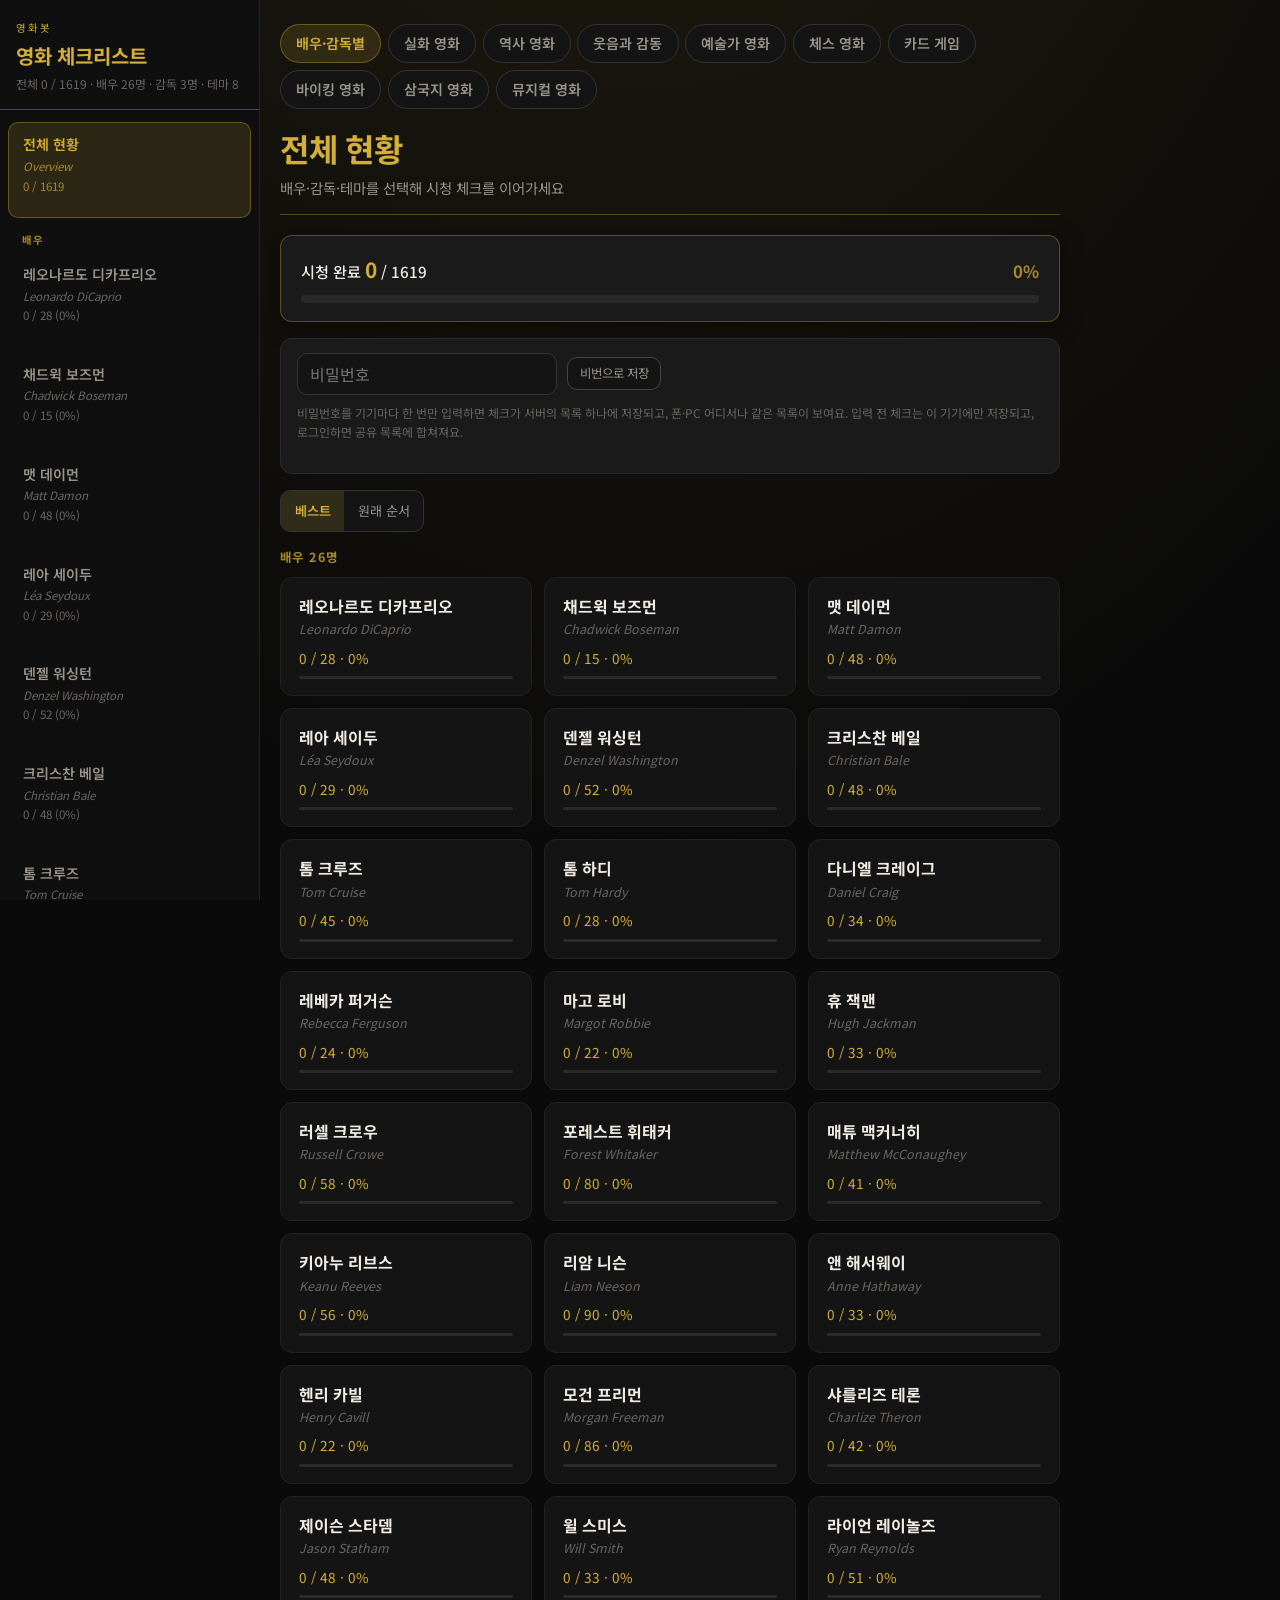
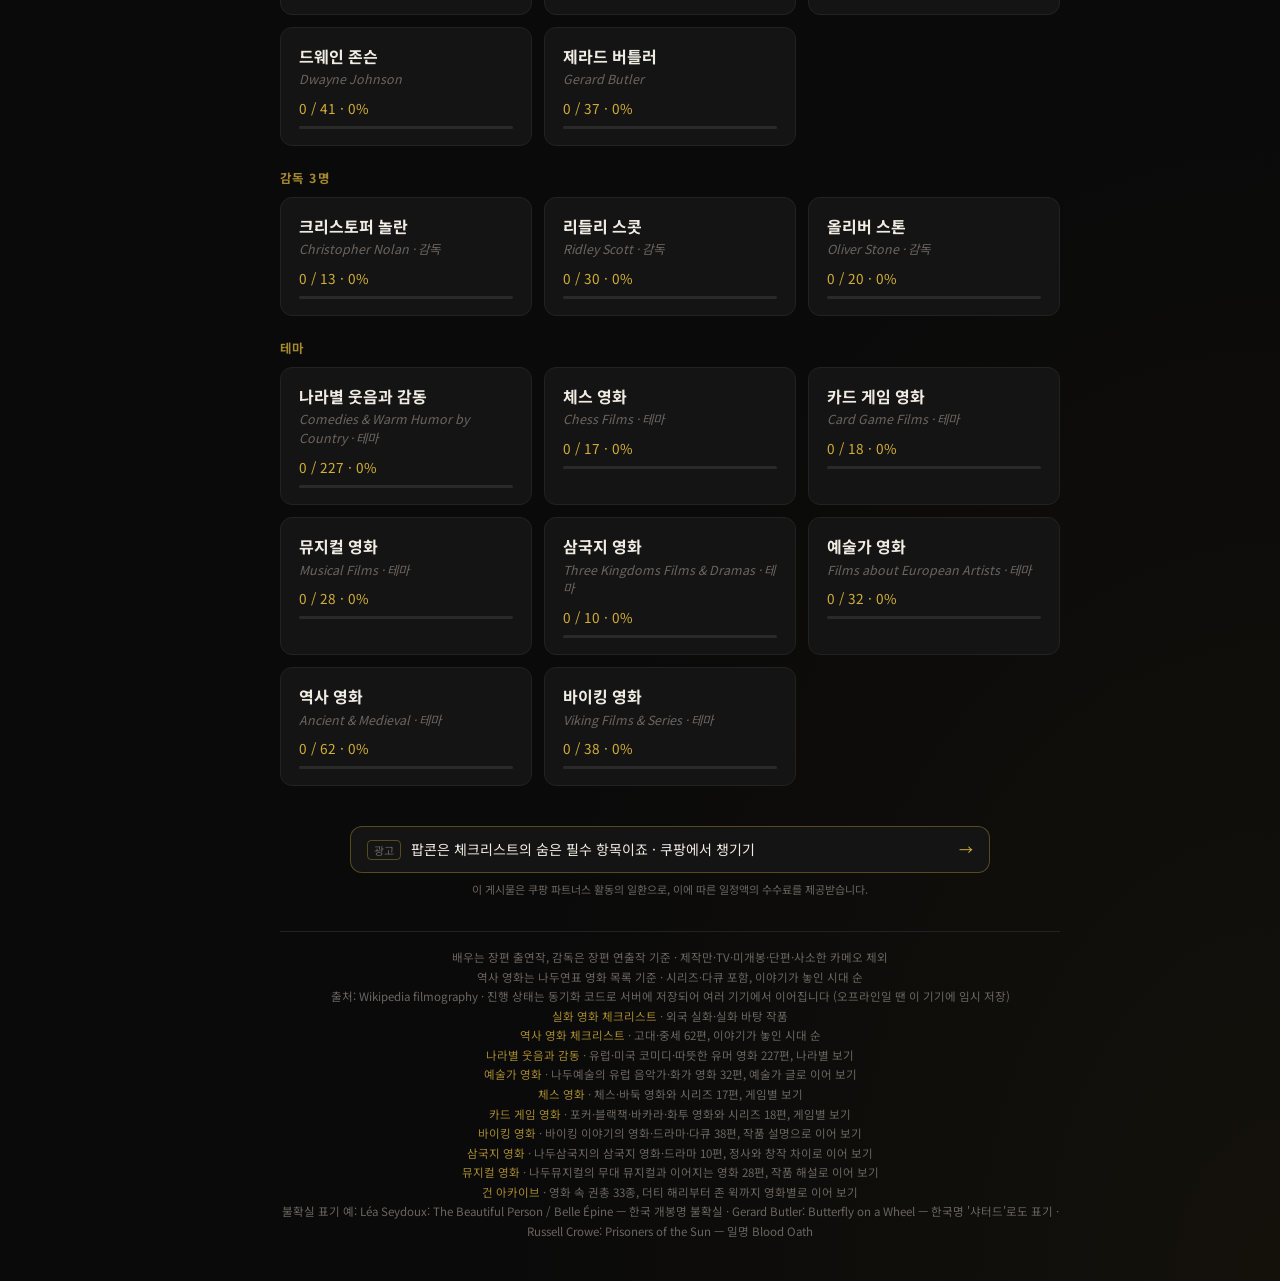
==== commit f3631144: "건 아카이브(영화 속 권총) 링크 추가" ====
--- a/index.html
+++ b/index.html
@@ -111,6 +111,7 @@
       <a href="/?list=viking">바이킹 영화</a> · 바이킹 이야기의 영화·드라마·다큐 38편, 작품 설명으로 이어 보기<br />
       <a href="/?list=samguk">삼국지 영화</a> · 나두삼국지의 삼국지 영화·드라마 10편, 정사와 창작 차이로 이어 보기<br />
       <a href="/?list=musical">뮤지컬 영화</a> · 나두뮤지컬의 무대 뮤지컬과 이어지는 영화 28편, 작품 해설로 이어 보기<br />
+      <a href="https://gun-archive.vercel.app/?utm_source=movie-checklist&amp;utm_medium=footer&amp;utm_campaign=archive-network">건 아카이브</a> · 영화 속 권총 33종, 더티 해리부터 존 윅까지 영화별로 이어 보기<br />
       <span id="footer-uncertain"></span>
     </footer>
   </main>
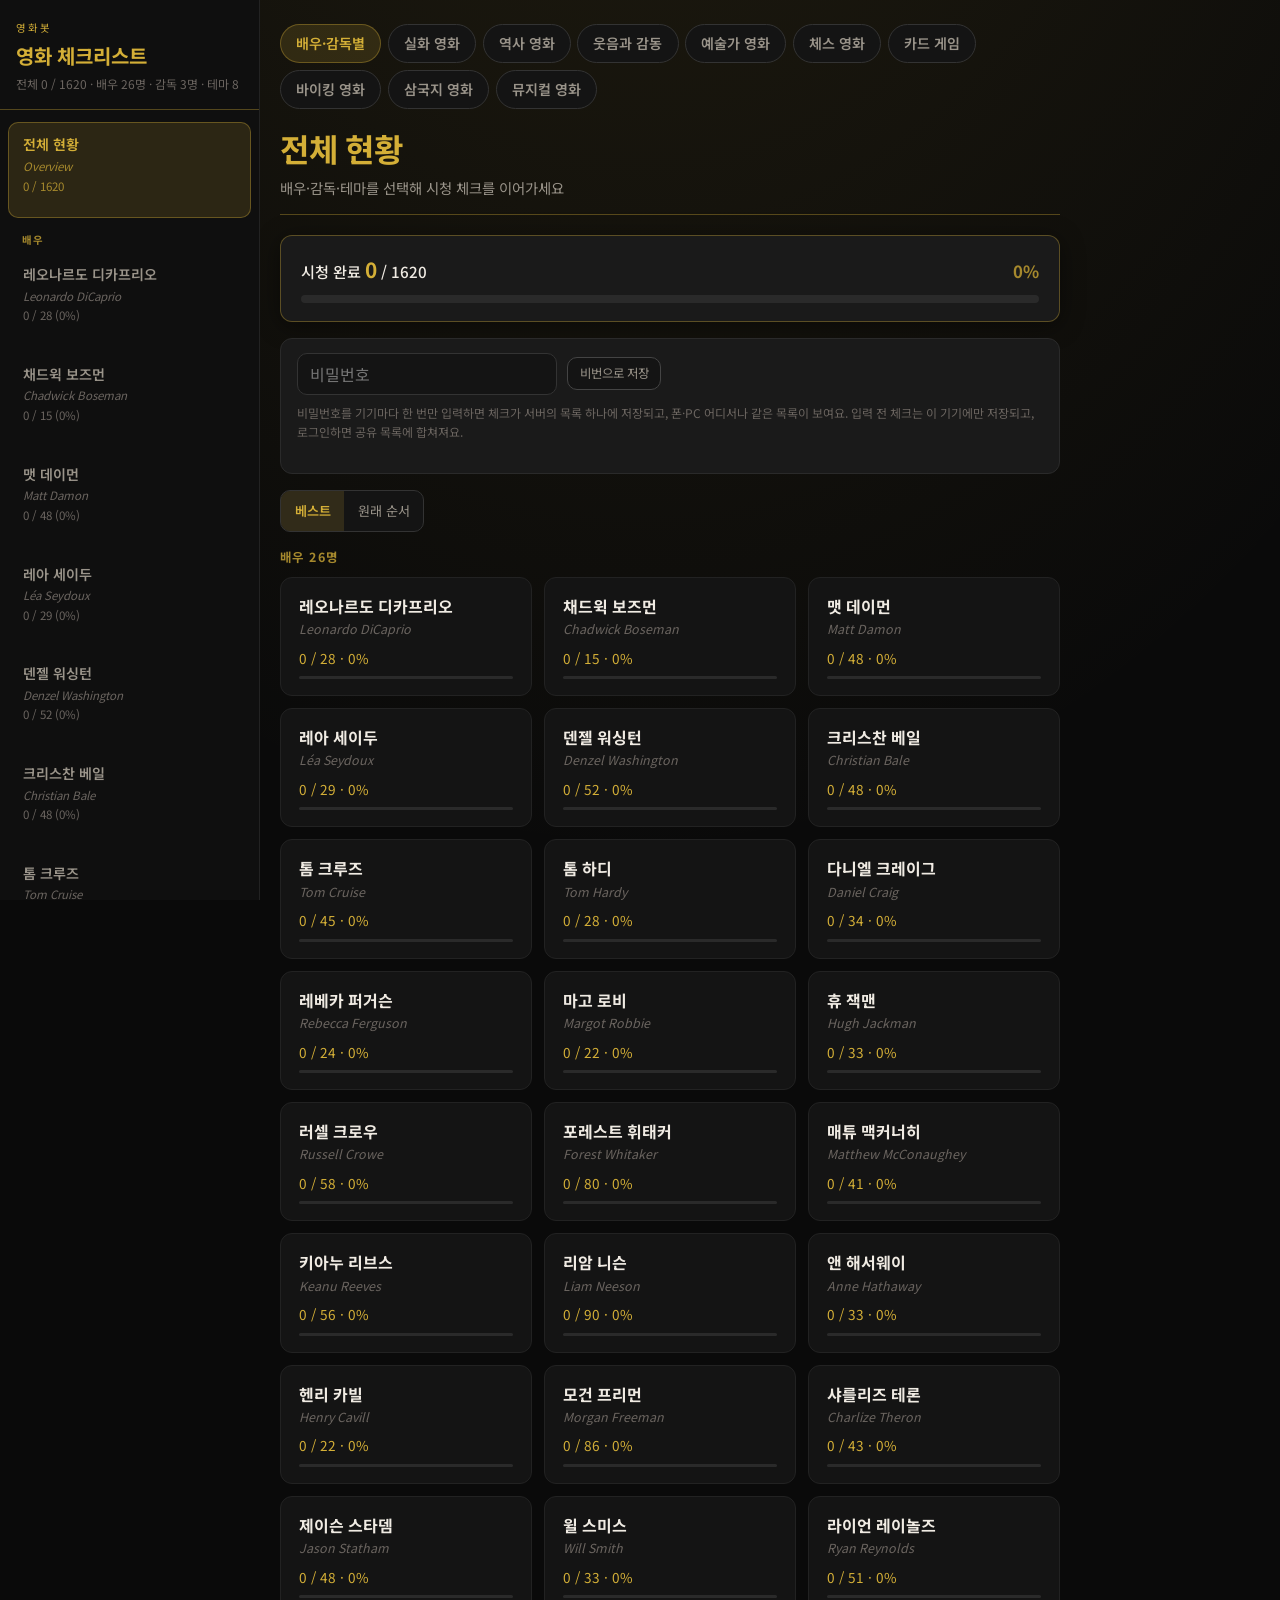
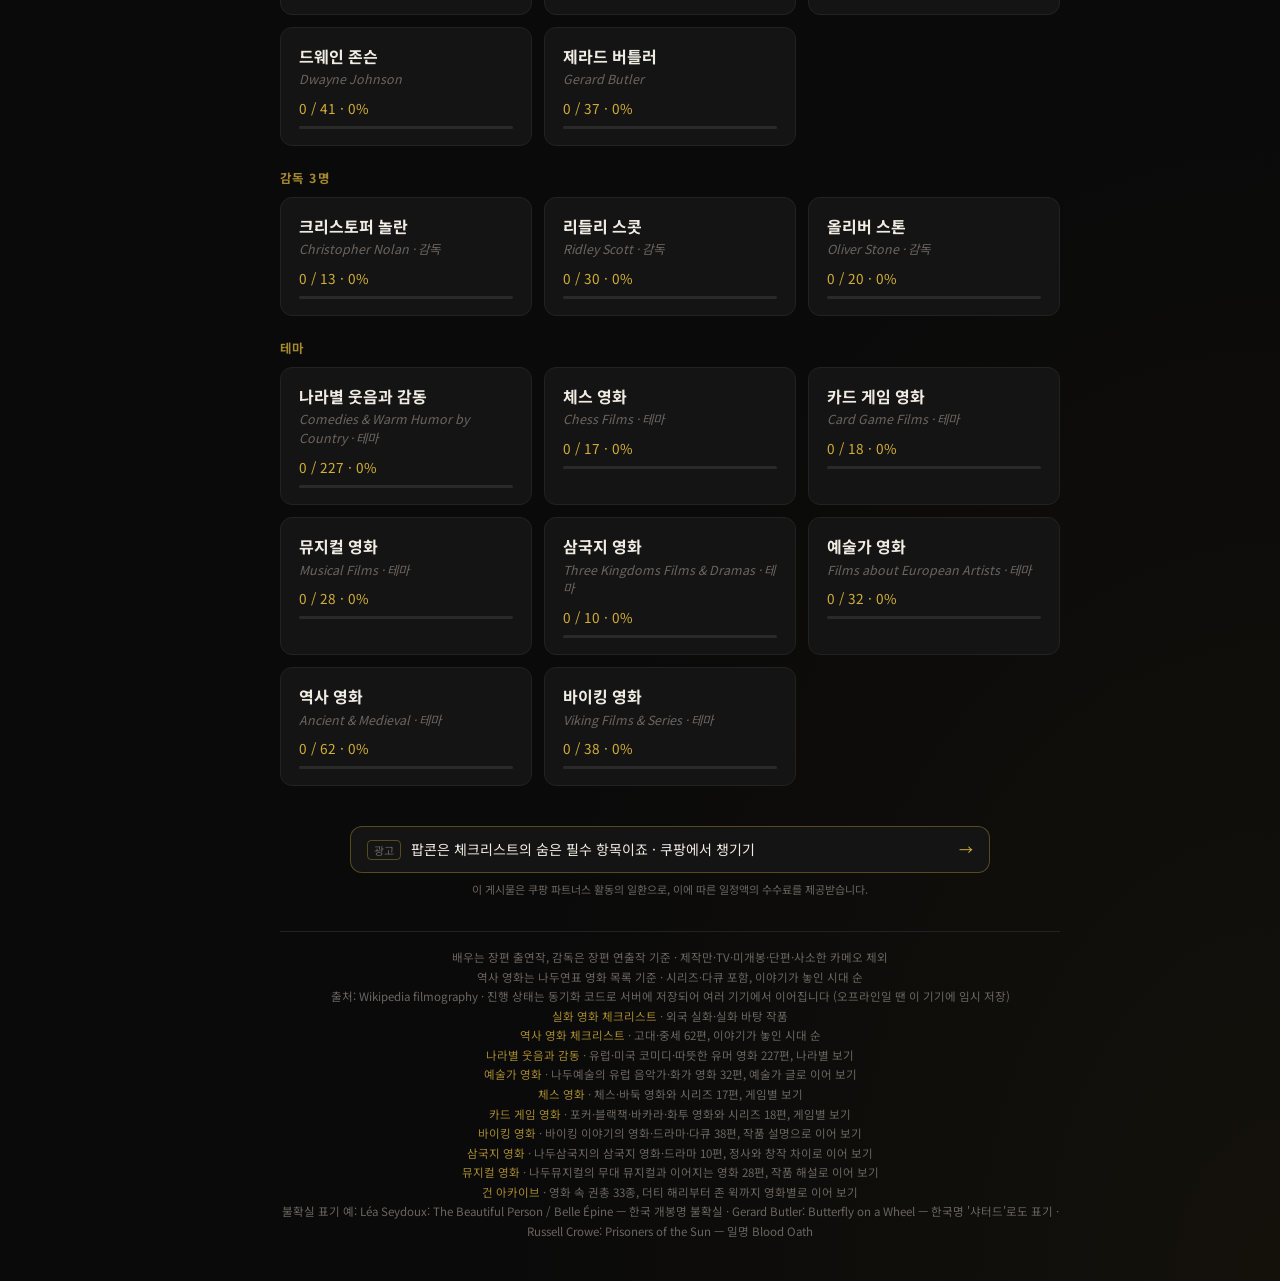
==== commit 7edc60e1: "Add Charlize Theron film Apex (2026, 정점) to the checklist Netflix survival thriller directed by Balt" ====
--- a/index.html
+++ b/index.html
@@ -7,17 +7,17 @@
 <meta name="apple-mobile-web-app-capable" content="yes" />
 <meta name="apple-mobile-web-app-status-bar-style" content="black-translucent" />
 <title>영화봇 · 배우·감독별 영화 체크리스트</title>
-<meta name="description" content="배우 26명의 장편 출연작, 감독 3명의 장편 연출작, 고대·중세 역사 영화 62편, 나라별 웃음과 감동 영화 227편, 예술가 영화 32편, 체스 영화 17편, 카드 게임 영화 18편, 바이킹 영화·드라마 38편, 삼국지 영화·드라마 10편, 뮤지컬 영화 28편, 총 1619편을 체크하는 한국어 영화 체크리스트. 시청 기록은 동기화 코드로 여러 기기에 이어집니다." />
+<meta name="description" content="배우 26명의 장편 출연작, 감독 3명의 장편 연출작, 고대·중세 역사 영화 62편, 나라별 웃음과 감동 영화 227편, 예술가 영화 32편, 체스 영화 17편, 카드 게임 영화 18편, 바이킹 영화·드라마 38편, 삼국지 영화·드라마 10편, 뮤지컬 영화 28편, 총 1620편을 체크하는 한국어 영화 체크리스트. 시청 기록은 동기화 코드로 여러 기기에 이어집니다." />
 <link rel="canonical" href="https://movie-checklist-sigma.vercel.app/" />
 <meta property="og:type" content="website" />
 <meta property="og:locale" content="ko_KR" />
 <meta property="og:site_name" content="영화봇" />
 <meta property="og:title" content="영화봇 · 배우·감독별 영화 체크리스트" />
-<meta property="og:description" content="배우 26명의 장편 출연작, 감독 3명의 장편 연출작, 고대·중세 역사 영화 62편, 나라별 웃음과 감동 영화 227편, 예술가 영화 32편·체스 17편·카드 게임 18편·바이킹 38편·삼국지 10편·뮤지컬 28편, 총 1619편을 체크하는 한국어 영화 체크리스트. 시청 기록은 동기화 코드로 여러 기기에 이어집니다." />
+<meta property="og:description" content="배우 26명의 장편 출연작, 감독 3명의 장편 연출작, 고대·중세 역사 영화 62편, 나라별 웃음과 감동 영화 227편, 예술가 영화 32편·체스 17편·카드 게임 18편·바이킹 38편·삼국지 10편·뮤지컬 28편, 총 1620편을 체크하는 한국어 영화 체크리스트. 시청 기록은 동기화 코드로 여러 기기에 이어집니다." />
 <meta property="og:url" content="https://movie-checklist-sigma.vercel.app/" />
 <meta name="twitter:card" content="summary" />
 <meta name="twitter:title" content="영화봇 · 배우·감독별 영화 체크리스트" />
-<meta name="twitter:description" content="배우 26명·감독 3명·역사 영화 62편·웃음과 감동 227편·예술가 영화 32편·체스 17편·카드 게임 18편·바이킹 38편·삼국지 10편·뮤지컬 28편, 총 1619편을 체크하는 한국어 영화 체크리스트." />
+<meta name="twitter:description" content="배우 26명·감독 3명·역사 영화 62편·웃음과 감동 227편·예술가 영화 32편·체스 17편·카드 게임 18편·바이킹 38편·삼국지 10편·뮤지컬 28편, 총 1620편을 체크하는 한국어 영화 체크리스트." />
 <link rel="preconnect" href="https://fonts.googleapis.com" />
 <link rel="preconnect" href="https://fonts.gstatic.com" crossorigin />
 <link href="https://fonts.googleapis.com/css2?family=Noto+Sans+KR:wght@400;500;700&family=Playfair+Display:wght@600;700&display=swap" rel="stylesheet" />
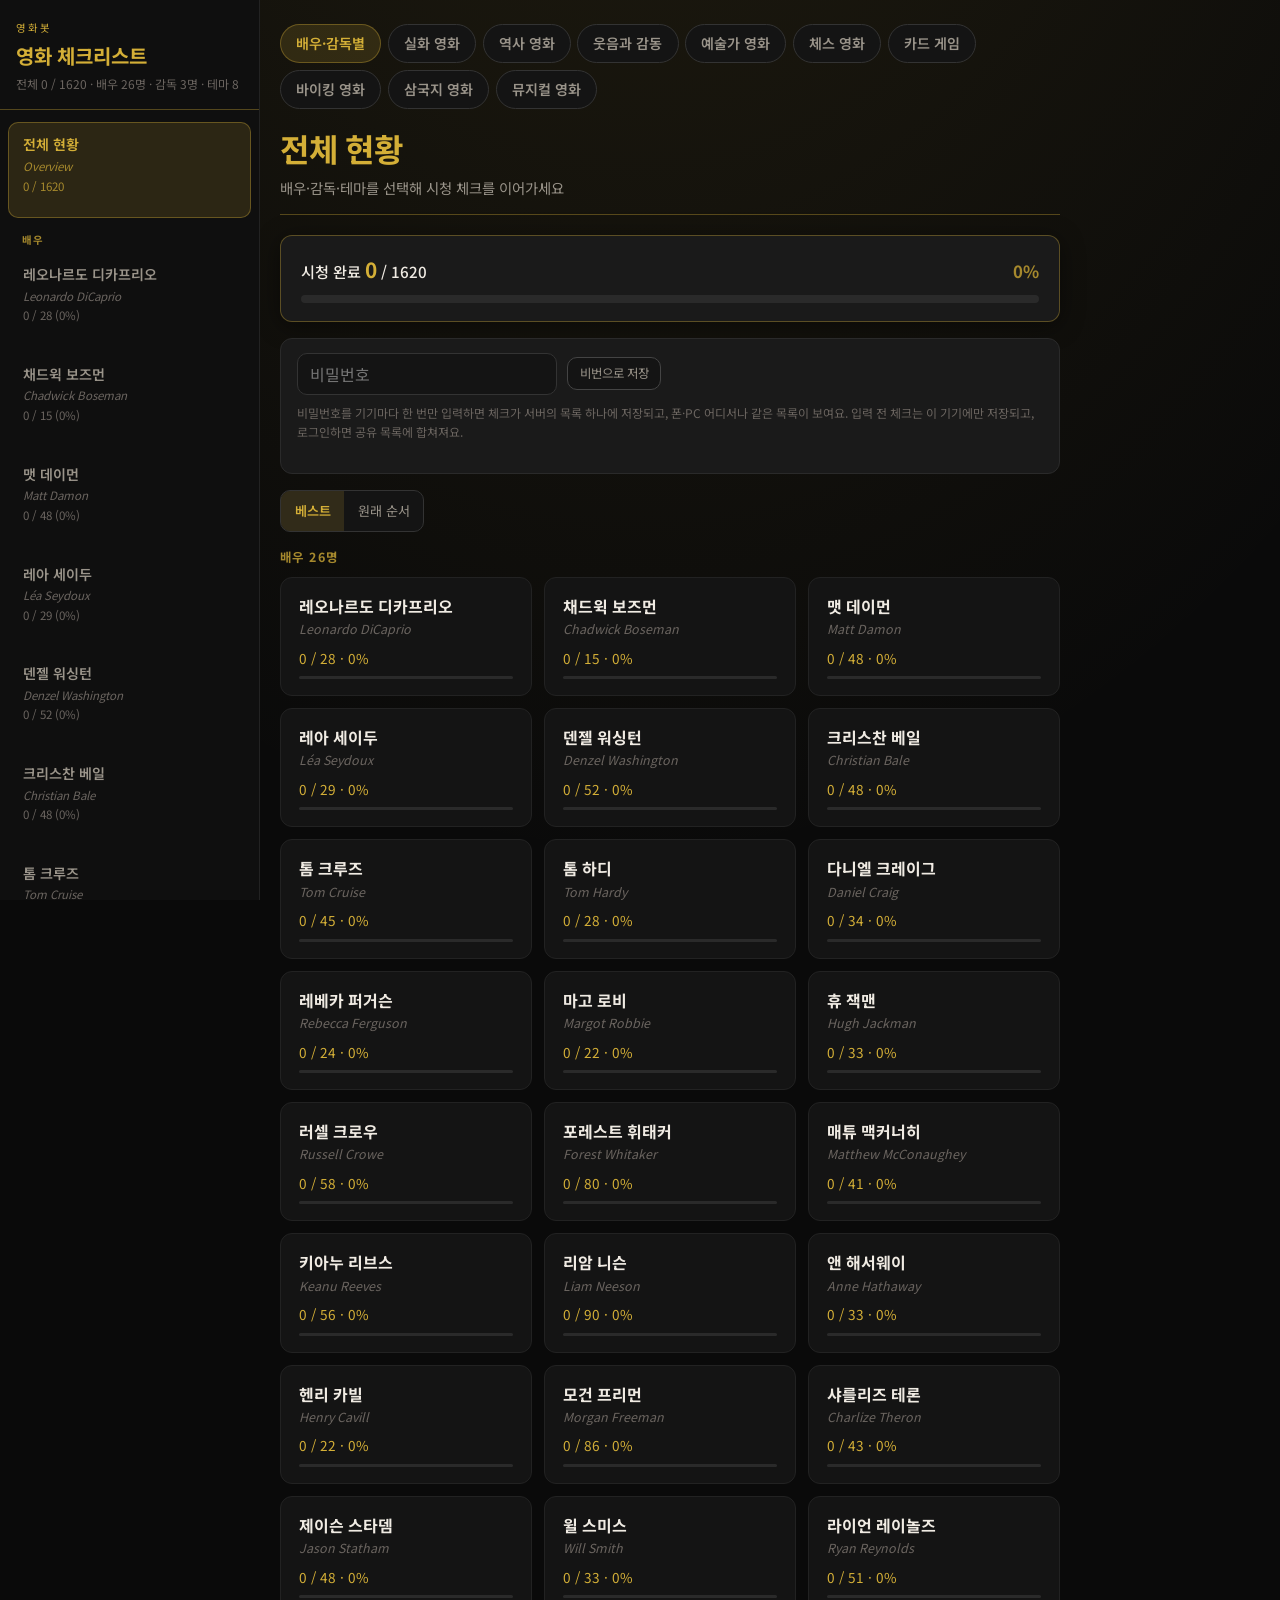
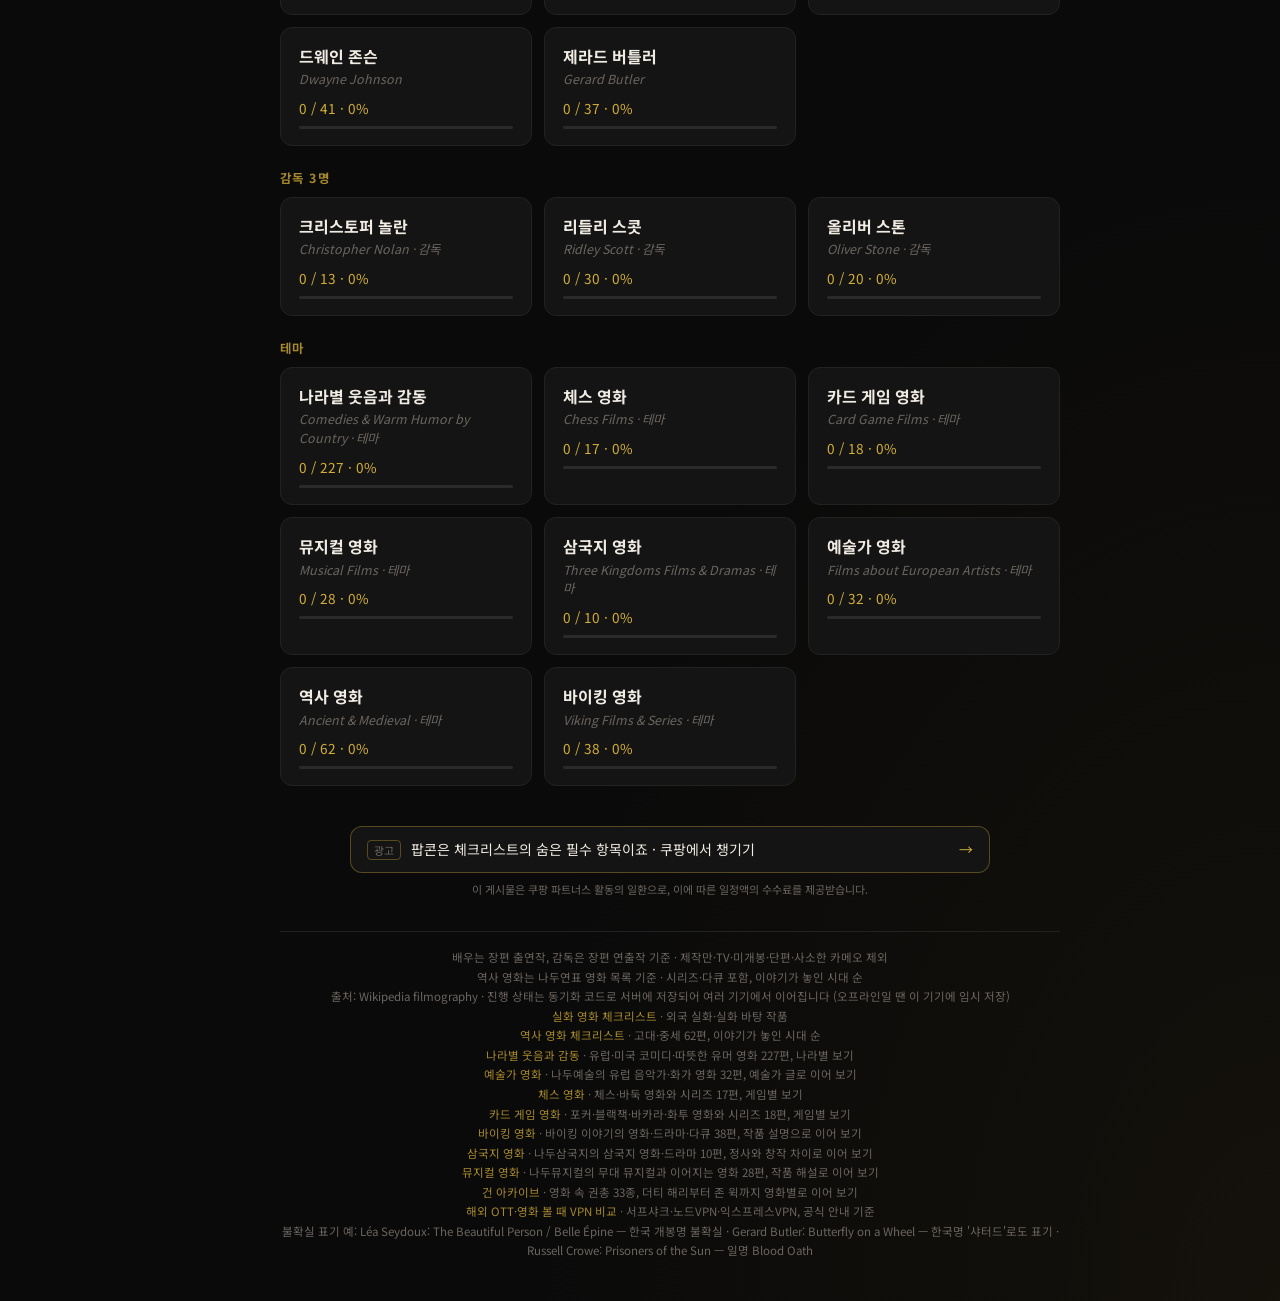
==== commit 1a8123fb: "해외 OTT·영화 볼 때 VPN 비교 페이지를 추가한다. 서프샤크·노드VPN·익스프레스VPN 공식 안내를 비교하고, 링크프라이스 추적 링크는 vpn-config.js에서 관리한다." ====
--- a/index.html
+++ b/index.html
@@ -90,6 +90,8 @@
     </div>
     <div id="content"></div>
     <p class="empty" id="empty">검색·필터 결과가 없습니다.</p>
+    <div class="nadoo-ad" data-types="linkprice"></div>
+    <div class="nadoo-ad" data-types="apple"></div>
     <aside class="cpb" aria-label="광고">
       <a class="cpb-link" href="https://link.coupang.com/a/hsdzLh1vB6" target="_blank" rel="sponsored noopener noreferrer nofollow">
         <span class="cpb-label">광고</span>
@@ -112,6 +114,7 @@
       <a href="/?list=samguk">삼국지 영화</a> · 나두삼국지의 삼국지 영화·드라마 10편, 정사와 창작 차이로 이어 보기<br />
       <a href="/?list=musical">뮤지컬 영화</a> · 나두뮤지컬의 무대 뮤지컬과 이어지는 영화 28편, 작품 해설로 이어 보기<br />
       <a href="https://gun-archive.vercel.app/?utm_source=movie-checklist&amp;utm_medium=footer&amp;utm_campaign=archive-network">건 아카이브</a> · 영화 속 권총 33종, 더티 해리부터 존 윅까지 영화별로 이어 보기<br />
+      <a href="/vpn">해외 OTT·영화 볼 때 VPN 비교</a> · 서프샤크·노드VPN·익스프레스VPN, 공식 안내 기준<br />
       <span id="footer-uncertain"></span>
     </footer>
   </main>
@@ -821,5 +824,6 @@
   SYNC.start();
 })();
 </script>
+<script src="https://nadoo-ads.vercel.app/ads.js" defer></script>
 </body>
 </html>
